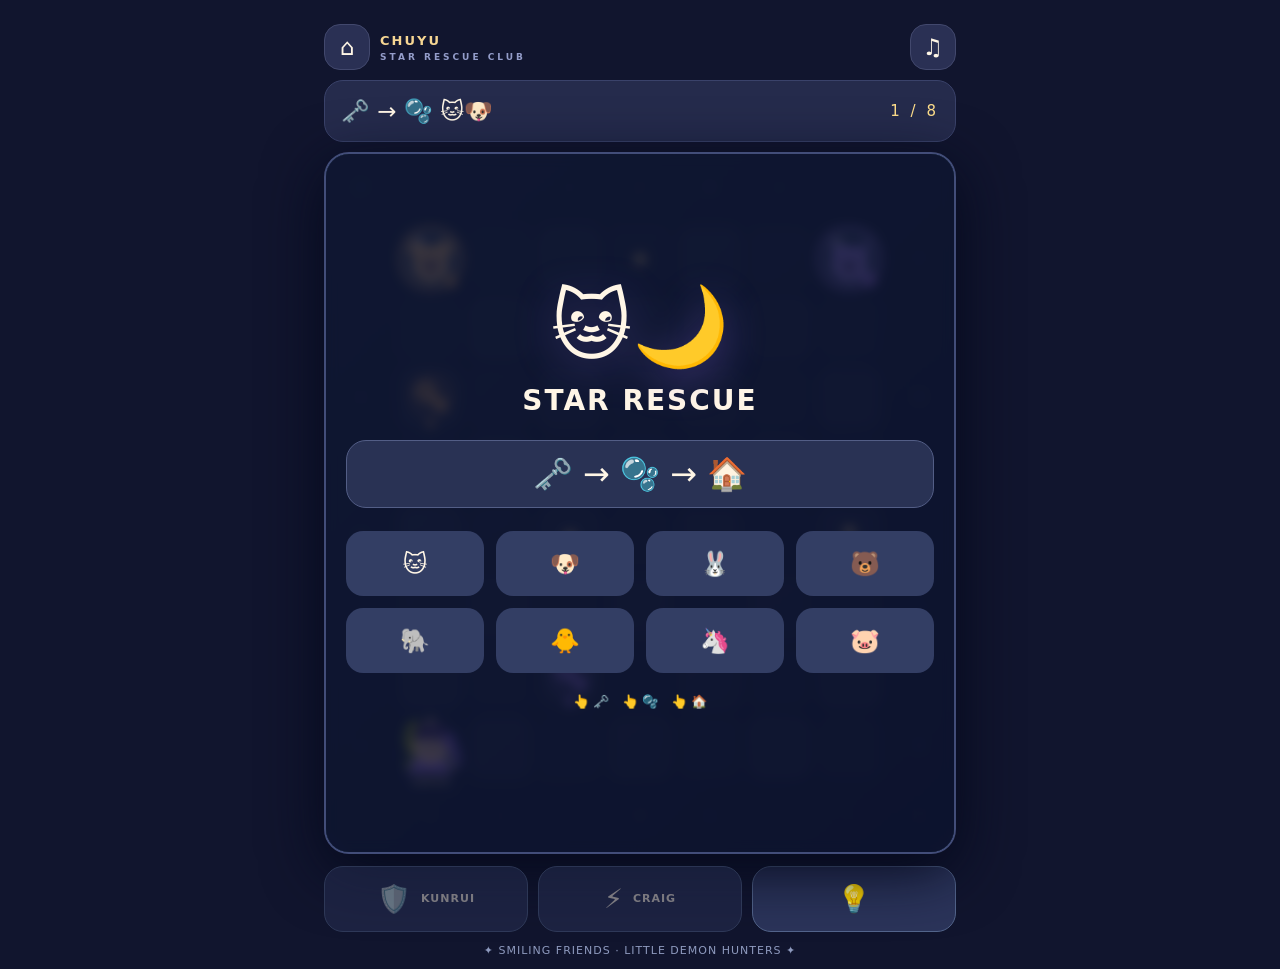
==== star-rescue/index.html @ c448eceb "Add CHUYU Star Rescue: eight easy goal-driven rescue adventures" ====
<!doctype html><html lang="zh"><meta charset="utf-8"><meta name="viewport" content="width=device-width,initial-scale=1,viewport-fit=cover"><meta name="theme-color" content="#171b3b"><title>CHUYU · Star Rescue</title><style>
*{box-sizing:border-box}body{margin:0;background:#11152e;color:#fff6e6;font-family:ui-rounded,system-ui,sans-serif;overscroll-behavior:none}button{font:inherit;cursor:pointer;border:0;color:inherit;touch-action:manipulation}button:focus-visible{outline:4px solid #fff}#app{max-width:660px;margin:auto;padding:12px 14px max(12px,env(safe-area-inset-bottom))}header{display:flex;align-items:center;gap:10px;margin-bottom:10px}.brand{flex:1;font-weight:900;letter-spacing:2px;font-size:13px;color:#f6d693}.sub{display:block;color:#949dca;letter-spacing:3px;font-size:9px;margin-top:4px}.round{background:#2a3054;border:1px solid #42486d;border-radius:16px;width:46px;height:46px;font-size:23px}#quest{display:flex;align-items:center;justify-content:space-between;background:#252b4c;border:1px solid #3a426a;border-radius:19px;padding:10px 16px;margin-bottom:10px;font-size:23px;min-height:62px}#progress{font-size:15px;color:#ffdf8b;letter-spacing:3px}.board{position:relative;overflow:hidden;border-radius:25px;border:2px solid #424d79;box-shadow:0 16px 60px #05091c}canvas{display:block;width:100%;aspect-ratio:9/10;touch-action:none;background:#202b4d}#powers{display:flex;gap:10px;margin-top:12px}#powers button{flex:1;min-height:66px;border-radius:19px;background:#2b345a;border:1px solid #53658c;display:flex;align-items:center;justify-content:center;gap:10px;font-size:27px}#powers span{font-size:11px;font-weight:800;letter-spacing:1px}#powers button:disabled{opacity:.45}#overlay{position:absolute;inset:0;display:flex;align-items:center;justify-content:center;background:#0b102bcb;padding:20px;backdrop-filter:blur(6px)}#overlay.hidden{display:none}.card{width:100%;text-align:center}.card h1{font-size:28px;letter-spacing:2px;margin:12px 0 8px}.card p{color:#bdc8ef;font-size:13px}.hero{font-size:78px;filter:drop-shadow(0 10px 20px #9873fc55)}.sequence{font-size:32px;background:#293254;border:1px solid #535e86;border-radius:20px;padding:14px 5px;margin:23px 0}.play{background:#ffe59a;color:#282044;border-radius:24px;min-width:104px;min-height:68px;font-size:35px;box-shadow:0 5px 0 #bca767}.levels{display:grid;grid-template-columns:repeat(4,1fr);gap:12px;margin:20px 0}.level{height:65px;border-radius:17px;background:#333e64;font-size:24px}.level.done{background:#4a5374;border:2px solid #ffdc87}.tiny{font-size:11px;color:#8e9abe;text-align:center;margin:12px 0 0;letter-spacing:1px}#album{font-size:28px;letter-spacing:7px;margin:17px 0;min-height:40px}@media(min-height:850px){#app{padding-top:24px}}@media(max-height:720px) and (min-width:600px){#app{max-width:470px}canvas{aspect-ratio:9/9}#powers button{min-height:50px}}
</style><div id="app"><header><button class="round" id="home" aria-label="关卡地图">⌂</button><div class="brand">CHUYU<span class="sub">STAR RESCUE CLUB</span></div><button class="round" id="sound" aria-label="声音">♫</button></header><div id="quest"><span id="goal">🗝️ → 🫧 → 🏠</span><span id="progress"></span></div><div class="board"><canvas id="game" width="720" height="800" aria-label="点击钥匙、小动物或目的地移动"></canvas><div id="overlay"></div></div><div id="powers"><button id="mom" aria-label="妈妈护盾">🛡️ <span>KUNRUI</span></button><button id="dad" aria-label="爸爸清除小怪">⚡ <span>CRAIG</span></button><button id="hint" aria-label="指引下一步">💡</button></div><p class="tiny">✦ SMILING FRIENDS · LITTLE DEMON HUNTERS ✦</p></div>
<script>
'use strict';
const cv=document.getElementById('game'),ctx=cv.getContext('2d'),overlay=document.getElementById('overlay'),goal=document.getElementById('goal'),progress=document.getElementById('progress');
const W=9,H=10,S=80,colors=['#b58bff','#ffc36e','#fa9dca','#85e2bd','#87c9fc','#ffe488','#ff9b8b','#e8c4ff'],faces=['🐱','🐶','🐰','🐻','🐘','🐥','🦄','🐷'];
let saved={done:[]};try{let a=JSON.parse(localStorage.getItem('chuyu-star-rescue-v1'));if(a&&Array.isArray(a.done))saved.done=a.done.filter(n=>Number.isInteger(n)&&n>=0&&n<8)}catch(e){}
let level=0,tiles=[],friends=[],keys=[],stars=[],enemies=[],portals=[],player={x:1,y:8},trail=[],route=[],particles=[],inventory=[],active=false,won=false,clock=0,last=0,shield=0,momCD=0,dadCD=0,muted=false,audio,home={x:1,y:8},target=null,flash=0,stepTimer=0;
const layouts=[[],[[4,2],[4,3],[4,4],[4,6]],[[2,4],[3,4],[4,4],[6,4],[7,4]],[[3,2],[3,3],[3,4],[5,5],[5,6],[5,7]],[[2,3],[3,3],[5,3],[6,3],[4,5],[4,6]],[[2,2],[2,3],[2,5],[2,6],[6,3],[6,4],[6,6]],[[3,2],[4,2],[5,2],[3,6],[4,6],[5,6]],[[2,3],[3,3],[5,3],[6,3],[2,6],[3,6],[5,6],[6,6]]];
function tone(f=660){if(muted)return;try{audio??=new(window.AudioContext||window.webkitAudioContext)();audio.resume();let o=audio.createOscillator(),g=audio.createGain();o.type='sine';o.frequency.value=f;g.gain.setValueAtTime(.08,audio.currentTime);g.gain.exponentialRampToValueAtTime(.001,audio.currentTime+.2);o.connect(g);g.connect(audio.destination);o.start();o.stop(audio.currentTime+.21)}catch(e){}}
function save(){try{localStorage.setItem('chuyu-star-rescue-v1',JSON.stringify(saved))}catch(e){}}
function isWall(x,y){return x<1||y<1||x>7||y>8||tiles.some(p=>p[0]===x&&p[1]===y)}
function pathTo(tx,ty,from=player){let sx=Math.round(from.x),sy=Math.round(from.y),q=[[sx,sy,[]]],seen=new Set([sx+','+sy]);while(q.length){let[x,y,p]=q.shift();if(x===tx&&y===ty)return p;for(let[dx,dy]of[[0,-1],[1,0],[0,1],[-1,0]]){let nx=x+dx,ny=y+dy,k=nx+','+ny;if(!isWall(nx,ny)&&!seen.has(k)){seen.add(k);q.push([nx,ny,p.concat([{x:nx,y:ny}])])}}}return null}
function burst(x,y,c){for(let i=0;i<16;i++)particles.push({x:x*S+40,y:y*S+40,vx:(Math.random()-.5)*180,vy:(Math.random()-.5)*180,life:1,c})}
function start(n){level=n;tiles=layouts[n];player={x:1,y:8};home={x:1,y:8};route=[];trail=[];particles=[];inventory=[];won=false;active=true;shield=0;momCD=0;dadCD=0;target=null;clock=0;stepTimer=0;flash=0;
let spots=[[7,1],[1,1],[7,7]],ks=[[3,7],[1,3],[6,8]],count=n<2?2:3;
friends=spots.slice(0,count).map((p,i)=>({x:p[0],y:p[1],id:(n+i)%8,key:i,rescued:false}));keys=ks.slice(0,count).map((p,i)=>({x:p[0],y:p[1],id:i,taken:false}));stars=[[4,1],[7,5],[3,5]].filter(p=>!isWall(...p)).map(p=>({x:p[0],y:p[1],taken:false}));
enemies=n===0?[]:[{x:5,y:4,baseX:5,baseY:4,phase:0,stun:0}];if(n>4)enemies.push({x:4,y:7,baseX:4,baseY:7,phase:2,stun:0});portals=n>=3?[{x:1,y:5},{x:7,y:3}]:[];overlay.classList.add('hidden');updateHUD()}
function updateHUD(){let rescued=friends.filter(f=>f.rescued).length;goal.innerHTML=rescued===friends.length?'🏠 ← '+friends.map(f=>faces[f.id]).join(''):'🗝️ → 🫧 '+friends.map(f=>f.rescued?'💖':faces[f.id]).join('');progress.textContent=(level+1)+' / 8';document.getElementById('mom').disabled=!active||momCD>0;document.getElementById('dad').disabled=!active||dadCD>0}
function collect(){for(let k of keys)if(!k.taken&&player.x===k.x&&player.y===k.y){k.taken=true;inventory.push(k.id);burst(k.x,k.y,colors[k.id]);tone(780)}for(let f of friends)if(!f.rescued&&player.x===f.x&&player.y===f.y){if(inventory.includes(f.key)){f.rescued=true;burst(f.x,f.y,colors[f.id]);tone(1000)}else{target=keys.find(k=>k.id===f.key);flash=2;tone(260)}}for(let s of stars)if(!s.taken&&s.x===player.x&&s.y===player.y){s.taken=true;burst(s.x,s.y,'#ffe488');tone(1200)}if(friends.every(f=>f.rescued)&&player.x===home.x&&player.y===home.y)win();updateHUD()}
function win(){if(won)return;won=true;active=false;if(!saved.done.includes(level))saved.done.push(level);save();tone(1320);overlay.classList.remove('hidden');overlay.innerHTML='<div class="card"><div class="hero">🏡</div><h1>CHUYU ✨</h1><div id="album">'+friends.map(f=>faces[f.id]).join('')+'</div><div class="sequence">'+stars.map(s=>s.taken?'⭐':'☆').join(' ')+'</div><button class="play" id="next" aria-label="下一关">'+(level===7?'🏆':'▶')+'</button></div>';document.getElementById('next').onclick=()=>level===7?map():start(level+1)}
function map(){active=false;route=[];overlay.classList.remove('hidden');overlay.innerHTML='<div class="card"><div class="hero">🐱🌙</div><h1>STAR RESCUE</h1><div class="sequence">🗝️ → 🫧 → 🏠</div><div class="levels">'+faces.map((f,i)=>'<button class="level '+(saved.done.includes(i)?'done':'')+'" data-level="'+i+'" aria-label="第'+(i+1)+'关">'+f+(saved.done.includes(i)?' ✦':'')+'</button>').join('')+'</div><p>👆 🗝️　👆 🫧　👆 🏠</p></div>';overlay.querySelectorAll('[data-level]').forEach(b=>b.onclick=()=>start(+b.dataset.level));updateHUD()}
function choose(x,y){if(!active)return;tone(430);let tx=Math.max(1,Math.min(7,Math.floor(x/S))),ty=Math.max(1,Math.min(8,Math.floor(y/S)));let p=pathTo(tx,ty);if(p!==null){route=p;target={x:tx,y:ty};flash=1;collect()}else{burst(tx,ty,'#aebadd')}}
cv.addEventListener('pointerdown',e=>{let r=cv.getBoundingClientRect();choose((e.clientX-r.left)*720/r.width,(e.clientY-r.top)*800/r.height)});
document.getElementById('home').onclick=map;document.getElementById('sound').onclick=()=>{muted=!muted;document.getElementById('sound').textContent=muted?'🔇':'♫';tone()};
document.getElementById('mom').onclick=()=>{if(!active||momCD>0)return;shield=12;momCD=16;tone(900);burst(player.x,player.y,'#8bf5ed');updateHUD()};document.getElementById('dad').onclick=()=>{if(!active||dadCD>0)return;enemies.forEach(e=>{e.stun=12;burst(e.x,e.y,'#ffe488')});dadCD=15;tone(180);updateHUD()};
function nextGoal(){return keys.find(k=>!k.taken)||friends.find(f=>!f.rescued)||home}
document.getElementById('hint').onclick=()=>{if(!active)return;target=nextGoal();flash=6;route=pathTo(target.x,target.y)||[];tone(600)};
window.addEventListener('keydown',e=>{let d={ArrowUp:[0,-1],ArrowDown:[0,1],ArrowLeft:[-1,0],ArrowRight:[1,0]}[e.key];if(d&&active){e.preventDefault();let x=player.x+d[0],y=player.y+d[1];if(!isWall(x,y))route=[{x,y}]}});
function circle(x,y,r,c){ctx.beginPath();ctx.arc(x,y,r,0,Math.PI*2);ctx.fillStyle=c;ctx.fill()}
function line(x1,y1,x2,y2,c,w=3){ctx.beginPath();ctx.moveTo(x1,y1);ctx.lineTo(x2,y2);ctx.strokeStyle=c;ctx.lineWidth=w;ctx.stroke()}
function text(s,x,y,size=28,c='#fff'){ctx.font='bold '+size+'px system-ui';ctx.textAlign='center';ctx.textBaseline='middle';ctx.fillStyle=c;ctx.fillText(s,x,y)}
function critter(x,y,id,scale=1){ctx.save();ctx.translate(x,y);ctx.scale(scale,scale);let c=colors[id%8];circle(0,5,25,c);if(id%3===0){ctx.fillStyle=c;ctx.beginPath();ctx.moveTo(-24,-4);ctx.lineTo(-23,-30);ctx.lineTo(-4,-15);ctx.lineTo(15,-16);ctx.lineTo(25,-30);ctx.lineTo(25,3);ctx.fill()}else{circle(-19,-16,12,c);circle(19,-16,12,c)}circle(-8,0,4,'#25223e');circle(8,0,4,'#25223e');circle(-7,-1,1.4,'#fff');circle(9,-1,1.4,'#fff');ctx.beginPath();ctx.arc(0,7,10,0,Math.PI);ctx.fillStyle='#352743';ctx.fill();circle(-18,9,4,'#fff5');circle(18,9,4,'#fff5');text(id===0?'☾':'✦',0,25,13,'#fff1a1');ctx.restore()}
function draw(){ctx.clearRect(0,0,720,800);let bg=ctx.createLinearGradient(0,0,720,800);bg.addColorStop(0,['#24364c','#343052','#27444b','#343058'][level%4]);bg.addColorStop(1,'#18253b');ctx.fillStyle=bg;ctx.fillRect(0,0,720,800);
for(let y=0;y<H;y++)for(let x=0;x<W;x++){if(!isWall(x,y)){ctx.fillStyle=(x+y)%2?'#ffffff06':'#ffffff0c';ctx.beginPath();ctx.roundRect(x*S+3,y*S+3,74,74,18);ctx.fill()}else if(x>0&&x<8&&y>0&&y<9){circle(x*S+40,y*S+45,30,'#101c34');circle(x*S+40,y*S+31,27,'#436765');circle(x*S+32,y*S+24,15,'#568079');text('✧',x*S+46,y*S+25,18,'#93b8a0')}else{let t=(x*7+y*13)%5;text(t===0?'✦':t===1?'·':'✧',x*S+40,y*S+40,t===0?17:12,'#91a7c144')}}
text('🏡',home.x*S+40,home.y*S+40,53);if(friends.every(f=>f.rescued)&&active){circle(home.x*S+40,home.y*S+40,36+Math.sin(clock*4)*4,'#ffea9930');text('⬇',home.x*S+40,home.y*S-1,30,'#ffe59a')}
portals.forEach((p,i)=>{circle(p.x*S+40,p.y*S+40,27+Math.sin(clock*3)*3,'#7b72d844');text('🌀',p.x*S+40,p.y*S+40,36);text(i?'B':'A',p.x*S+40,p.y*S+69,12,'#b9afff')});
if(route.length){ctx.setLineDash([3,13]);ctx.beginPath();ctx.moveTo(player.x*S+40,player.y*S+40);route.forEach(p=>ctx.lineTo(p.x*S+40,p.y*S+40));ctx.strokeStyle='#fff0a078';ctx.lineWidth=5;ctx.stroke();ctx.setLineDash([])}
for(let s of stars)if(!s.taken)text('✦',s.x*S+40,s.y*S+40+Math.sin(clock*3+s.x)*4,31,'#ffdf88');
for(let k of keys)if(!k.taken){let x=k.x*S+40,y=k.y*S+40+Math.sin(clock*3)*4;circle(x,y,28,colors[k.id]+'25');circle(x-6,y-6,11,colors[k.id]);circle(x-6,y-6,5,'#25394e');line(x+1,y+1,x+16,y+17,colors[k.id],7);line(x+10,y+11,x+17,y+4,colors[k.id],6);text(['●','▲','♥'][k.id],x,y+30,13,colors[k.id])}
for(let f of friends)if(!f.rescued){let x=f.x*S+40,y=f.y*S+40;critter(x,y+Math.sin(clock*2)*3,f.id,.83);circle(x,y,35,'#9cdcf523');ctx.strokeStyle=colors[f.key];ctx.lineWidth=3;ctx.beginPath();ctx.arc(x,y,35,0,Math.PI*2);ctx.stroke();text(inventory.includes(f.key)?'🔓':['●','▲','♥'][f.key],x+23,y+24,21,colors[f.key]);circle(x-13,y-20,5,'#ffffff88')}
for(let e of enemies){let x=e.x*S+40,y=e.y*S+40;circle(x,y+5,25,e.stun?'#57738b':'#694776');text(e.stun?'💤':'👾',x,y,35)}
let rescued=friends.filter(f=>f.rescued);rescued.forEach((f,i)=>{let p=trail[Math.max(0,trail.length-2-i)]||home;critter(p.x*S+40+(i%2?12:-12),p.y*S+42,f.id,.6)});
let px=player.x*S+40,py=player.y*S+40;circle(px,py+23,23,'#0004');if(shield>0){circle(px,py,38,'#85f5ee28');ctx.strokeStyle='#95f9f3';ctx.lineWidth=3;ctx.beginPath();ctx.arc(px,py,38,0,Math.PI*2);ctx.stroke()}ctx.fillStyle='#ab85f8';ctx.beginPath();ctx.moveTo(px-15,py+5);ctx.lineTo(px-27,py+30);ctx.lineTo(px+24,py+30);ctx.lineTo(px+14,py+3);ctx.fill();circle(px,py-1,20,'#ffdab7');ctx.fillStyle='#513f70';ctx.beginPath();ctx.arc(px,py-9,22,Math.PI,Math.PI*2);ctx.fill();circle(px+21,py-8,8,'#8d6dda');circle(px+27,py+5,7,'#8d6dda');circle(px+29,py+17,6,'#8d6dda');circle(px-7,py,2.5,'#30273e');circle(px+7,py,2.5,'#30273e');text('⌣',px,py+8,16,'#88515b');text('✦',px,py-27,20,'#ffe690');text('CHUYU',px,py+40,11,'#fff0cd');
if(active&&target&&flash>0){let x=target.x*S+40,y=target.y*S+40;ctx.strokeStyle='#ffeaa4';ctx.lineWidth=4;ctx.beginPath();ctx.arc(x,y,34+Math.sin(clock*6)*6,0,Math.PI*2);ctx.stroke();text('👇',x,y-48,30)}
for(let p of particles){ctx.globalAlpha=Math.max(0,p.life);text('✦',p.x,p.y,18,p.c)}ctx.globalAlpha=1;
if(inventory.length)inventory.forEach((k,i)=>text(['●','▲','♥'][k],270+i*50,37,24,colors[k]));}
function tick(dt){clock+=dt;particles=particles.filter(p=>p.life>0);particles.forEach(p=>{p.life-=dt;p.x+=p.vx*dt;p.y+=p.vy*dt});if(!active)return;shield=Math.max(0,shield-dt);momCD=Math.max(0,momCD-dt);dadCD=Math.max(0,dadCD-dt);flash=Math.max(0,flash-dt);stepTimer+=dt;
if(route.length&&stepTimer>.19){stepTimer=0;trail.push({...player});if(trail.length>12)trail.shift();player=route.shift();collect();if(active&&route.length===0){let p=portals.find(p=>p.x===player.x&&p.y===player.y);if(p){let other=portals.find(q=>q!==p);player={...other};burst(player.x,player.y,'#c3b5ff');tone(750);collect()}}}
for(let e of enemies){e.stun=Math.max(0,e.stun-dt);if(!e.stun){e.phase+=dt*.65;let nx=e.baseX+Math.sin(e.phase)*.65;if(!isWall(Math.round(nx),Math.round(e.baseY)))e.x=nx;if(Math.hypot(e.x-player.x,e.y-player.y)<.55&&shield<=0){shield=4;e.stun=3;burst(player.x,player.y,'#ffb6e7');tone(240)}}}updateHUD()}
function frame(t){let dt=Math.min((t-last)/1000,.05);last=t;tick(dt);draw();requestAnimationFrame(frame)}
start(0);map();requestAnimationFrame(frame);
</script></html>
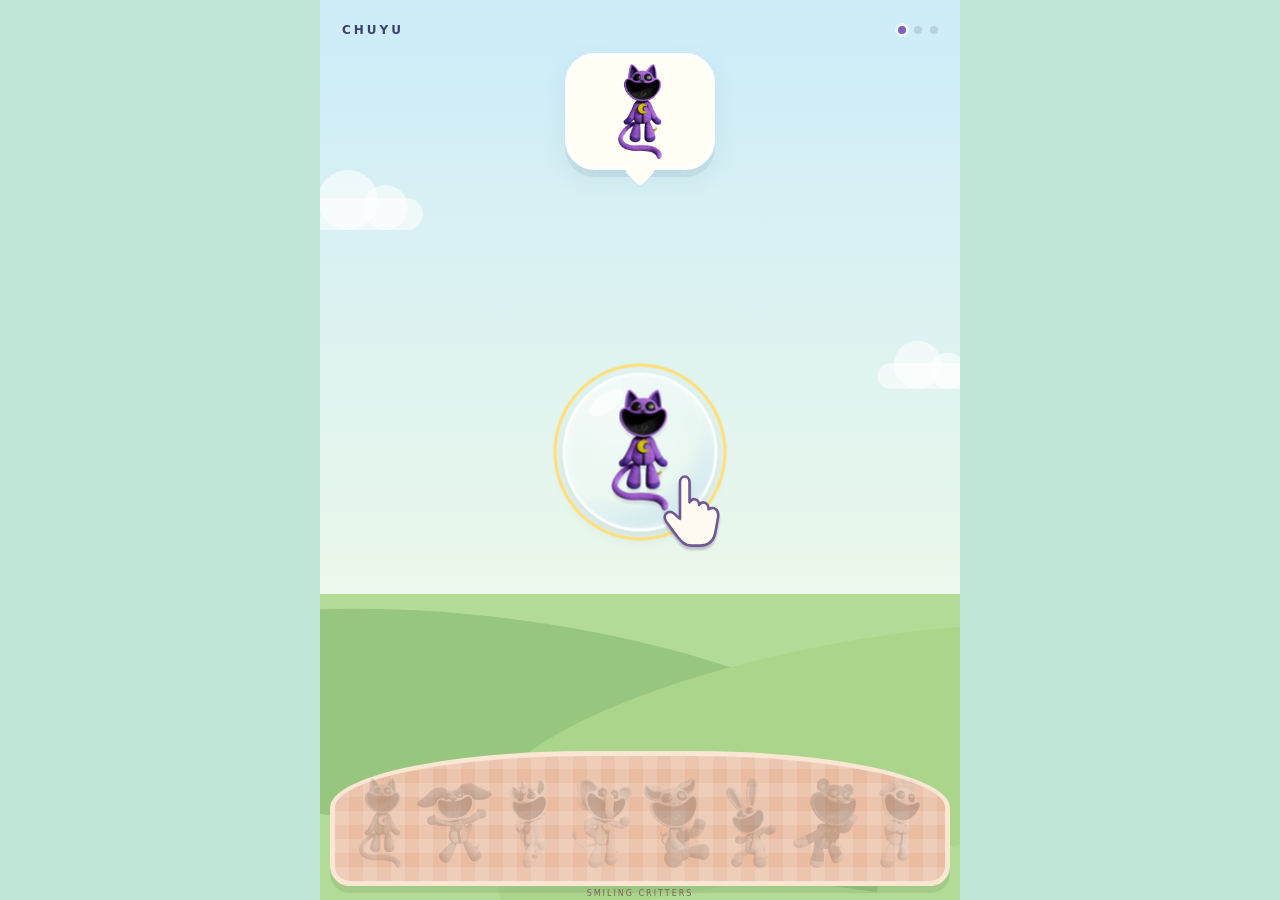
==== commit fe4e95d1: "Rebuild with real Smiling Critters, one-tap rescue and explicit guided interaction" ====
--- a/star-rescue/index.html
+++ b/star-rescue/index.html
@@ -1,54 +1,31 @@
-<!doctype html><html lang="zh"><meta charset="utf-8"><meta name="viewport" content="width=device-width,initial-scale=1,viewport-fit=cover"><meta name="theme-color" content="#171b3b"><title>CHUYU · Star Rescue</title><style>
-*{box-sizing:border-box}body{margin:0;background:#11152e;color:#fff6e6;font-family:ui-rounded,system-ui,sans-serif;overscroll-behavior:none}button{font:inherit;cursor:pointer;border:0;color:inherit;touch-action:manipulation}button:focus-visible{outline:4px solid #fff}#app{max-width:660px;margin:auto;padding:12px 14px max(12px,env(safe-area-inset-bottom))}header{display:flex;align-items:center;gap:10px;margin-bottom:10px}.brand{flex:1;font-weight:900;letter-spacing:2px;font-size:13px;color:#f6d693}.sub{display:block;color:#949dca;letter-spacing:3px;font-size:9px;margin-top:4px}.round{background:#2a3054;border:1px solid #42486d;border-radius:16px;width:46px;height:46px;font-size:23px}#quest{display:flex;align-items:center;justify-content:space-between;background:#252b4c;border:1px solid #3a426a;border-radius:19px;padding:10px 16px;margin-bottom:10px;font-size:23px;min-height:62px}#progress{font-size:15px;color:#ffdf8b;letter-spacing:3px}.board{position:relative;overflow:hidden;border-radius:25px;border:2px solid #424d79;box-shadow:0 16px 60px #05091c}canvas{display:block;width:100%;aspect-ratio:9/10;touch-action:none;background:#202b4d}#powers{display:flex;gap:10px;margin-top:12px}#powers button{flex:1;min-height:66px;border-radius:19px;background:#2b345a;border:1px solid #53658c;display:flex;align-items:center;justify-content:center;gap:10px;font-size:27px}#powers span{font-size:11px;font-weight:800;letter-spacing:1px}#powers button:disabled{opacity:.45}#overlay{position:absolute;inset:0;display:flex;align-items:center;justify-content:center;background:#0b102bcb;padding:20px;backdrop-filter:blur(6px)}#overlay.hidden{display:none}.card{width:100%;text-align:center}.card h1{font-size:28px;letter-spacing:2px;margin:12px 0 8px}.card p{color:#bdc8ef;font-size:13px}.hero{font-size:78px;filter:drop-shadow(0 10px 20px #9873fc55)}.sequence{font-size:32px;background:#293254;border:1px solid #535e86;border-radius:20px;padding:14px 5px;margin:23px 0}.play{background:#ffe59a;color:#282044;border-radius:24px;min-width:104px;min-height:68px;font-size:35px;box-shadow:0 5px 0 #bca767}.levels{display:grid;grid-template-columns:repeat(4,1fr);gap:12px;margin:20px 0}.level{height:65px;border-radius:17px;background:#333e64;font-size:24px}.level.done{background:#4a5374;border:2px solid #ffdc87}.tiny{font-size:11px;color:#8e9abe;text-align:center;margin:12px 0 0;letter-spacing:1px}#album{font-size:28px;letter-spacing:7px;margin:17px 0;min-height:40px}@media(min-height:850px){#app{padding-top:24px}}@media(max-height:720px) and (min-width:600px){#app{max-width:470px}canvas{aspect-ratio:9/9}#powers button{min-height:50px}}
-</style><div id="app"><header><button class="round" id="home" aria-label="关卡地图">⌂</button><div class="brand">CHUYU<span class="sub">STAR RESCUE CLUB</span></div><button class="round" id="sound" aria-label="声音">♫</button></header><div id="quest"><span id="goal">🗝️ → 🫧 → 🏠</span><span id="progress"></span></div><div class="board"><canvas id="game" width="720" height="800" aria-label="点击钥匙、小动物或目的地移动"></canvas><div id="overlay"></div></div><div id="powers"><button id="mom" aria-label="妈妈护盾">🛡️ <span>KUNRUI</span></button><button id="dad" aria-label="爸爸清除小怪">⚡ <span>CRAIG</span></button><button id="hint" aria-label="指引下一步">💡</button></div><p class="tiny">✦ SMILING FRIENDS · LITTLE DEMON HUNTERS ✦</p></div>
-<script>
+<!doctype html><html lang="zh-CN"><head><meta charset="utf-8"><meta name="viewport" content="width=device-width,initial-scale=1,viewport-fit=cover"><meta name="theme-color" content="#b9e6d3"><title>CHUYU · Smiling Critters</title><style>
+*{box-sizing:border-box;-webkit-tap-highlight-color:transparent}body{margin:0;background:#c1e7d7;font-family:ui-rounded,system-ui,sans-serif;color:#383157;overflow:hidden;overscroll-behavior:none}button{font:inherit;touch-action:manipulation;cursor:pointer}button:focus-visible{outline:5px solid #714fa2;outline-offset:4px}#app{position:relative;max-width:640px;height:100svh;max-height:1000px;margin:auto;overflow:hidden;background:linear-gradient(#ccecf9,#ebf8ea 66%,#b2dc95 66%);isolation:isolate;transition:background 1s}#app[data-scene="1"]{background:linear-gradient(#302f66,#817ca7 66%,#66678e 66%)}#app[data-scene="2"]{background:linear-gradient(#ffe0c8,#fff2d9 66%,#bfdaa1 66%)}header{height:44px;padding:16px 22px 0;display:flex;align-items:center;justify-content:space-between;position:relative;z-index:4}.name{font-size:12px;letter-spacing:3px;font-weight:900;color:#3a416d}.dots{display:flex;gap:8px}.dot{width:8px;height:8px;border-radius:100%;background:#53577f30}.dot.on{background:#8162bb;box-shadow:0 0 0 3px #fff8}#mission{height:135px;position:relative;display:flex;align-items:center;justify-content:center;z-index:4;pointer-events:none}.target-card{width:150px;height:117px;background:#fffdf4;border:4px solid white;border-radius:30px;box-shadow:0 7px 0 #729baa26,0 8px 24px #45607717;position:relative;display:flex;align-items:center;justify-content:center}.target-card:after{content:'';position:absolute;bottom:-16px;left:60px;width:22px;height:22px;background:#fffdf4;transform:rotate(45deg);border-radius:4px}.target-card img{height:96px;max-width:126px;object-fit:contain;position:relative;z-index:1}#board{position:absolute;top:190px;bottom:165px;left:15px;right:15px;z-index:3}#board .bubble{position:absolute;width:clamp(104px,26vw,155px);aspect-ratio:1;border:3px solid #ffffffd9;border-radius:50%;padding:14px;background:radial-gradient(circle at 35% 26%,#fff9,#fff3 55%,#a4caef55 75%,#fff9);box-shadow:inset 0 0 18px #fff8,0 7px 13px #38587c20;transform:translate(-50%,-50%);transition:opacity .3s;animation:float 4s ease-in-out infinite;will-change:transform}#board .bubble:before{content:'';position:absolute;left:14%;top:12%;width:27%;height:12%;background:#fff9;border-radius:50%;transform:rotate(-35deg)}.bubble img{width:100%;height:100%;object-fit:contain;filter:drop-shadow(0 4px 0 #2b244314);pointer-events:none;user-select:none}.bubble.guided{border-color:#fff9b8;box-shadow:0 0 0 7px #fffac480,0 0 35px #ffe8a8,inset 0 0 16px #fff8}.bubble.guided:after{content:'';position:absolute;inset:-12px;border:3px solid #ffdd77;border-radius:100%;animation:ring 1.5s infinite}.bubble.pop{animation:pop .35s forwards!important;pointer-events:none}.bubble.wrong{animation:wobble .35s!important}#hand{position:absolute;width:62px;height:78px;z-index:8;pointer-events:none;filter:drop-shadow(0 3px 1px #39295540);animation:tap 1.25s ease-in-out infinite;display:none}#hand svg{width:100%;height:100%}.hill{position:absolute;bottom:60px;width:120%;height:220px;left:-30%;border-radius:50% 50% 0 0;background:#97c77e;z-index:0;transform:rotate(8deg)}.hill.two{left:25%;bottom:40px;background:#acd58c;transform:rotate(-10deg)}.cloud{position:absolute;background:#fff9;border-radius:70px;width:125px;height:32px;top:22%;left:-22px;z-index:0}.cloud:before,.cloud:after{content:'';position:absolute;background:inherit;border-radius:50%;width:60px;height:60px;bottom:0;left:20px}.cloud:after{width:45px;height:45px;left:65px}.cloud.two{left:auto;right:-30px;top:40%;transform:scale(.8)}#picnic{position:absolute;bottom:14px;left:10px;right:10px;height:135px;z-index:2;border-radius:42% 42% 20px 20px;background:repeating-linear-gradient(0deg,#fff2 0 14px,transparent 14px 28px),repeating-linear-gradient(90deg,#fff2 0 14px,transparent 14px 28px),#e9bca2;box-shadow:0 7px 0 #77996144;border:5px solid #f9e7d4;display:grid;grid-template-columns:repeat(8,1fr);align-items:end;padding:13px 8px}.friend{width:100%;height:90px;object-fit:contain;filter:grayscale(1);opacity:.17;transition:opacity .5s,filter .5s}.friend.saved{filter:none;opacity:1;animation:arrive .7s ease-out}.friend.dance{animation:dance .8s ease-in-out infinite alternate}#flying{position:absolute;z-index:12;pointer-events:none;width:125px;height:125px;object-fit:contain;display:none;filter:drop-shadow(0 8px 7px #0002)}#celebration{position:absolute;inset:0;background:#dcedebd9;backdrop-filter:blur(6px);z-index:20;display:none;align-items:center;justify-content:center;flex-direction:column}#celebration.show{display:flex}#party{display:grid;grid-template-columns:repeat(4,1fr);width:94%;gap:8px;margin-bottom:35px}#party img{width:100%;height:140px;object-fit:contain;animation:dance .8s ease-in-out infinite alternate}#again{height:86px;width:140px;border-radius:35px;border:5px solid white;background:#9871d7;box-shadow:0 7px 0 #7051a4;display:grid;place-items:center}#again svg{width:44px;height:44px;fill:white}#confetti{position:absolute;inset:0;pointer-events:none;z-index:22}.spark{position:absolute;width:9px;height:17px;border-radius:3px;animation:fall 1.3s ease-out forwards}.brand{position:absolute;bottom:2px;width:100%;font-size:8px;text-align:center;letter-spacing:2px;color:#786459;z-index:3}#app[data-scene="1"] .name{color:#f6eac8}#app[data-scene="1"] .hill{background:#667979}#app[data-scene="1"] .hill.two{background:#809892}
+@keyframes float{0%,100%{transform:translate(-50%,-50%) translateY(-6px) rotate(-3deg)}50%{transform:translate(-50%,-50%) translateY(6px) rotate(3deg)}}@keyframes ring{0%{transform:scale(.94);opacity:.8}100%{transform:scale(1.12);opacity:0}}@keyframes tap{0%,100%{transform:translate(0,0) rotate(-18deg)}50%{transform:translate(-8px,-12px) rotate(-18deg)}}@keyframes pop{50%{transform:translate(-50%,-50%) scale(1.18);opacity:.8}100%{transform:translate(-50%,-50%) scale(.6);opacity:0}}@keyframes wobble{25%{transform:translate(-54%,-50%) rotate(-5deg)}75%{transform:translate(-46%,-50%) rotate(5deg)}}@keyframes arrive{0%{transform:scale(.4)}65%{transform:scale(1.25)}100%{transform:scale(1)}}@keyframes dance{from{transform:translateY(0) rotate(-5deg)}to{transform:translateY(-14px) rotate(5deg)}}@keyframes fall{from{transform:translate(0,0) rotate(0);opacity:1}to{transform:translate(var(--dx),190px) rotate(320deg);opacity:0}}
+@media(max-height:690px){header{height:32px;padding-top:8px}#mission{height:109px}.target-card{height:92px;width:124px}.target-card img{height:76px}.target-card:after{left:48px}#board{top:152px;bottom:125px}#picnic{height:104px}.friend{height:66px}#board .bubble{width:clamp(98px,24vw,132px)}}@media(prefers-reduced-motion:reduce){#board .bubble,#hand,.friend.dance,#party img{animation:none}}
+</style></head><body><main id="app" data-scene="0"><header><span class="name">CHUYU</span><div class="dots" aria-label="三轮游戏"><i class="dot on"></i><i class="dot"></i><i class="dot"></i></div></header><div class="cloud"></div><div class="cloud two"></div><div class="hill"></div><div class="hill two"></div><section id="mission" aria-label="找到这个角色"><div class="target-card"><img id="target" alt="CatNap"></div></section><section id="board" aria-label="点击和上方相同的 Smiling Critter"></section><div id="hand"><svg viewBox="0 0 70 90" aria-hidden="true"><path d="M20 43V12C20 3 31 3 31 12V35C35 28 42 32 42 38C46 32 53 36 53 43C60 39 65 44 64 52L61 69C59 80 52 85 43 85H33C24 85 20 78 15 72L4 57C-1 49 7 43 13 48L20 54Z" fill="#fffaf0" stroke="#705893" stroke-width="3" stroke-linejoin="round"/></svg></div><div id="picnic" aria-label="已救出的朋友"></div><span class="brand">SMILING CRITTERS</span><img id="flying" alt=""><div id="celebration"><div id="party"></div><button id="again" aria-label="继续玩"><svg viewBox="0 0 48 48"><path d="M13 6L40 24 13 42Z"/></svg></button></div><div id="confetti"></div></main><script>
 'use strict';
-const cv=document.getElementById('game'),ctx=cv.getContext('2d'),overlay=document.getElementById('overlay'),goal=document.getElementById('goal'),progress=document.getElementById('progress');
-const W=9,H=10,S=80,colors=['#b58bff','#ffc36e','#fa9dca','#85e2bd','#87c9fc','#ffe488','#ff9b8b','#e8c4ff'],faces=['🐱','🐶','🐰','🐻','🐘','🐥','🦄','🐷'];
-let saved={done:[]};try{let a=JSON.parse(localStorage.getItem('chuyu-star-rescue-v1'));if(a&&Array.isArray(a.done))saved.done=a.done.filter(n=>Number.isInteger(n)&&n>=0&&n<8)}catch(e){}
-let level=0,tiles=[],friends=[],keys=[],stars=[],enemies=[],portals=[],player={x:1,y:8},trail=[],route=[],particles=[],inventory=[],active=false,won=false,clock=0,last=0,shield=0,momCD=0,dadCD=0,muted=false,audio,home={x:1,y:8},target=null,flash=0,stepTimer=0;
-const layouts=[[],[[4,2],[4,3],[4,4],[4,6]],[[2,4],[3,4],[4,4],[6,4],[7,4]],[[3,2],[3,3],[3,4],[5,5],[5,6],[5,7]],[[2,3],[3,3],[5,3],[6,3],[4,5],[4,6]],[[2,2],[2,3],[2,5],[2,6],[6,3],[6,4],[6,6]],[[3,2],[4,2],[5,2],[3,6],[4,6],[5,6]],[[2,3],[3,3],[5,3],[6,3],[2,6],[3,6],[5,6],[6,6]]];
-function tone(f=660){if(muted)return;try{audio??=new(window.AudioContext||window.webkitAudioContext)();audio.resume();let o=audio.createOscillator(),g=audio.createGain();o.type='sine';o.frequency.value=f;g.gain.setValueAtTime(.08,audio.currentTime);g.gain.exponentialRampToValueAtTime(.001,audio.currentTime+.2);o.connect(g);g.connect(audio.destination);o.start();o.stop(audio.currentTime+.21)}catch(e){}}
-function save(){try{localStorage.setItem('chuyu-star-rescue-v1',JSON.stringify(saved))}catch(e){}}
-function isWall(x,y){return x<1||y<1||x>7||y>8||tiles.some(p=>p[0]===x&&p[1]===y)}
-function pathTo(tx,ty,from=player){let sx=Math.round(from.x),sy=Math.round(from.y),q=[[sx,sy,[]]],seen=new Set([sx+','+sy]);while(q.length){let[x,y,p]=q.shift();if(x===tx&&y===ty)return p;for(let[dx,dy]of[[0,-1],[1,0],[0,1],[-1,0]]){let nx=x+dx,ny=y+dy,k=nx+','+ny;if(!isWall(nx,ny)&&!seen.has(k)){seen.add(k);q.push([nx,ny,p.concat([{x:nx,y:ny}])])}}}return null}
-function burst(x,y,c){for(let i=0;i<16;i++)particles.push({x:x*S+40,y:y*S+40,vx:(Math.random()-.5)*180,vy:(Math.random()-.5)*180,life:1,c})}
-function start(n){level=n;tiles=layouts[n];player={x:1,y:8};home={x:1,y:8};route=[];trail=[];particles=[];inventory=[];won=false;active=true;shield=0;momCD=0;dadCD=0;target=null;clock=0;stepTimer=0;flash=0;
-let spots=[[7,1],[1,1],[7,7]],ks=[[3,7],[1,3],[6,8]],count=n<2?2:3;
-friends=spots.slice(0,count).map((p,i)=>({x:p[0],y:p[1],id:(n+i)%8,key:i,rescued:false}));keys=ks.slice(0,count).map((p,i)=>({x:p[0],y:p[1],id:i,taken:false}));stars=[[4,1],[7,5],[3,5]].filter(p=>!isWall(...p)).map(p=>({x:p[0],y:p[1],taken:false}));
-enemies=n===0?[]:[{x:5,y:4,baseX:5,baseY:4,phase:0,stun:0}];if(n>4)enemies.push({x:4,y:7,baseX:4,baseY:7,phase:2,stun:0});portals=n>=3?[{x:1,y:5},{x:7,y:3}]:[];overlay.classList.add('hidden');updateHUD()}
-function updateHUD(){let rescued=friends.filter(f=>f.rescued).length;goal.innerHTML=rescued===friends.length?'🏠 ← '+friends.map(f=>faces[f.id]).join(''):'🗝️ → 🫧 '+friends.map(f=>f.rescued?'💖':faces[f.id]).join('');progress.textContent=(level+1)+' / 8';document.getElementById('mom').disabled=!active||momCD>0;document.getElementById('dad').disabled=!active||dadCD>0}
-function collect(){for(let k of keys)if(!k.taken&&player.x===k.x&&player.y===k.y){k.taken=true;inventory.push(k.id);burst(k.x,k.y,colors[k.id]);tone(780)}for(let f of friends)if(!f.rescued&&player.x===f.x&&player.y===f.y){if(inventory.includes(f.key)){f.rescued=true;burst(f.x,f.y,colors[f.id]);tone(1000)}else{target=keys.find(k=>k.id===f.key);flash=2;tone(260)}}for(let s of stars)if(!s.taken&&s.x===player.x&&s.y===player.y){s.taken=true;burst(s.x,s.y,'#ffe488');tone(1200)}if(friends.every(f=>f.rescued)&&player.x===home.x&&player.y===home.y)win();updateHUD()}
-function win(){if(won)return;won=true;active=false;if(!saved.done.includes(level))saved.done.push(level);save();tone(1320);overlay.classList.remove('hidden');overlay.innerHTML='<div class="card"><div class="hero">🏡</div><h1>CHUYU ✨</h1><div id="album">'+friends.map(f=>faces[f.id]).join('')+'</div><div class="sequence">'+stars.map(s=>s.taken?'⭐':'☆').join(' ')+'</div><button class="play" id="next" aria-label="下一关">'+(level===7?'🏆':'▶')+'</button></div>';document.getElementById('next').onclick=()=>level===7?map():start(level+1)}
-function map(){active=false;route=[];overlay.classList.remove('hidden');overlay.innerHTML='<div class="card"><div class="hero">🐱🌙</div><h1>STAR RESCUE</h1><div class="sequence">🗝️ → 🫧 → 🏠</div><div class="levels">'+faces.map((f,i)=>'<button class="level '+(saved.done.includes(i)?'done':'')+'" data-level="'+i+'" aria-label="第'+(i+1)+'关">'+f+(saved.done.includes(i)?' ✦':'')+'</button>').join('')+'</div><p>👆 🗝️　👆 🫧　👆 🏠</p></div>';overlay.querySelectorAll('[data-level]').forEach(b=>b.onclick=()=>start(+b.dataset.level));updateHUD()}
-function choose(x,y){if(!active)return;tone(430);let tx=Math.max(1,Math.min(7,Math.floor(x/S))),ty=Math.max(1,Math.min(8,Math.floor(y/S)));let p=pathTo(tx,ty);if(p!==null){route=p;target={x:tx,y:ty};flash=1;collect()}else{burst(tx,ty,'#aebadd')}}
-cv.addEventListener('pointerdown',e=>{let r=cv.getBoundingClientRect();choose((e.clientX-r.left)*720/r.width,(e.clientY-r.top)*800/r.height)});
-document.getElementById('home').onclick=map;document.getElementById('sound').onclick=()=>{muted=!muted;document.getElementById('sound').textContent=muted?'🔇':'♫';tone()};
-document.getElementById('mom').onclick=()=>{if(!active||momCD>0)return;shield=12;momCD=16;tone(900);burst(player.x,player.y,'#8bf5ed');updateHUD()};document.getElementById('dad').onclick=()=>{if(!active||dadCD>0)return;enemies.forEach(e=>{e.stun=12;burst(e.x,e.y,'#ffe488')});dadCD=15;tone(180);updateHUD()};
-function nextGoal(){return keys.find(k=>!k.taken)||friends.find(f=>!f.rescued)||home}
-document.getElementById('hint').onclick=()=>{if(!active)return;target=nextGoal();flash=6;route=pathTo(target.x,target.y)||[];tone(600)};
-window.addEventListener('keydown',e=>{let d={ArrowUp:[0,-1],ArrowDown:[0,1],ArrowLeft:[-1,0],ArrowRight:[1,0]}[e.key];if(d&&active){e.preventDefault();let x=player.x+d[0],y=player.y+d[1];if(!isWall(x,y))route=[{x,y}]}});
-function circle(x,y,r,c){ctx.beginPath();ctx.arc(x,y,r,0,Math.PI*2);ctx.fillStyle=c;ctx.fill()}
-function line(x1,y1,x2,y2,c,w=3){ctx.beginPath();ctx.moveTo(x1,y1);ctx.lineTo(x2,y2);ctx.strokeStyle=c;ctx.lineWidth=w;ctx.stroke()}
-function text(s,x,y,size=28,c='#fff'){ctx.font='bold '+size+'px system-ui';ctx.textAlign='center';ctx.textBaseline='middle';ctx.fillStyle=c;ctx.fillText(s,x,y)}
-function critter(x,y,id,scale=1){ctx.save();ctx.translate(x,y);ctx.scale(scale,scale);let c=colors[id%8];circle(0,5,25,c);if(id%3===0){ctx.fillStyle=c;ctx.beginPath();ctx.moveTo(-24,-4);ctx.lineTo(-23,-30);ctx.lineTo(-4,-15);ctx.lineTo(15,-16);ctx.lineTo(25,-30);ctx.lineTo(25,3);ctx.fill()}else{circle(-19,-16,12,c);circle(19,-16,12,c)}circle(-8,0,4,'#25223e');circle(8,0,4,'#25223e');circle(-7,-1,1.4,'#fff');circle(9,-1,1.4,'#fff');ctx.beginPath();ctx.arc(0,7,10,0,Math.PI);ctx.fillStyle='#352743';ctx.fill();circle(-18,9,4,'#fff5');circle(18,9,4,'#fff5');text(id===0?'☾':'✦',0,25,13,'#fff1a1');ctx.restore()}
-function draw(){ctx.clearRect(0,0,720,800);let bg=ctx.createLinearGradient(0,0,720,800);bg.addColorStop(0,['#24364c','#343052','#27444b','#343058'][level%4]);bg.addColorStop(1,'#18253b');ctx.fillStyle=bg;ctx.fillRect(0,0,720,800);
-for(let y=0;y<H;y++)for(let x=0;x<W;x++){if(!isWall(x,y)){ctx.fillStyle=(x+y)%2?'#ffffff06':'#ffffff0c';ctx.beginPath();ctx.roundRect(x*S+3,y*S+3,74,74,18);ctx.fill()}else if(x>0&&x<8&&y>0&&y<9){circle(x*S+40,y*S+45,30,'#101c34');circle(x*S+40,y*S+31,27,'#436765');circle(x*S+32,y*S+24,15,'#568079');text('✧',x*S+46,y*S+25,18,'#93b8a0')}else{let t=(x*7+y*13)%5;text(t===0?'✦':t===1?'·':'✧',x*S+40,y*S+40,t===0?17:12,'#91a7c144')}}
-text('🏡',home.x*S+40,home.y*S+40,53);if(friends.every(f=>f.rescued)&&active){circle(home.x*S+40,home.y*S+40,36+Math.sin(clock*4)*4,'#ffea9930');text('⬇',home.x*S+40,home.y*S-1,30,'#ffe59a')}
-portals.forEach((p,i)=>{circle(p.x*S+40,p.y*S+40,27+Math.sin(clock*3)*3,'#7b72d844');text('🌀',p.x*S+40,p.y*S+40,36);text(i?'B':'A',p.x*S+40,p.y*S+69,12,'#b9afff')});
-if(route.length){ctx.setLineDash([3,13]);ctx.beginPath();ctx.moveTo(player.x*S+40,player.y*S+40);route.forEach(p=>ctx.lineTo(p.x*S+40,p.y*S+40));ctx.strokeStyle='#fff0a078';ctx.lineWidth=5;ctx.stroke();ctx.setLineDash([])}
-for(let s of stars)if(!s.taken)text('✦',s.x*S+40,s.y*S+40+Math.sin(clock*3+s.x)*4,31,'#ffdf88');
-for(let k of keys)if(!k.taken){let x=k.x*S+40,y=k.y*S+40+Math.sin(clock*3)*4;circle(x,y,28,colors[k.id]+'25');circle(x-6,y-6,11,colors[k.id]);circle(x-6,y-6,5,'#25394e');line(x+1,y+1,x+16,y+17,colors[k.id],7);line(x+10,y+11,x+17,y+4,colors[k.id],6);text(['●','▲','♥'][k.id],x,y+30,13,colors[k.id])}
-for(let f of friends)if(!f.rescued){let x=f.x*S+40,y=f.y*S+40;critter(x,y+Math.sin(clock*2)*3,f.id,.83);circle(x,y,35,'#9cdcf523');ctx.strokeStyle=colors[f.key];ctx.lineWidth=3;ctx.beginPath();ctx.arc(x,y,35,0,Math.PI*2);ctx.stroke();text(inventory.includes(f.key)?'🔓':['●','▲','♥'][f.key],x+23,y+24,21,colors[f.key]);circle(x-13,y-20,5,'#ffffff88')}
-for(let e of enemies){let x=e.x*S+40,y=e.y*S+40;circle(x,y+5,25,e.stun?'#57738b':'#694776');text(e.stun?'💤':'👾',x,y,35)}
-let rescued=friends.filter(f=>f.rescued);rescued.forEach((f,i)=>{let p=trail[Math.max(0,trail.length-2-i)]||home;critter(p.x*S+40+(i%2?12:-12),p.y*S+42,f.id,.6)});
-let px=player.x*S+40,py=player.y*S+40;circle(px,py+23,23,'#0004');if(shield>0){circle(px,py,38,'#85f5ee28');ctx.strokeStyle='#95f9f3';ctx.lineWidth=3;ctx.beginPath();ctx.arc(px,py,38,0,Math.PI*2);ctx.stroke()}ctx.fillStyle='#ab85f8';ctx.beginPath();ctx.moveTo(px-15,py+5);ctx.lineTo(px-27,py+30);ctx.lineTo(px+24,py+30);ctx.lineTo(px+14,py+3);ctx.fill();circle(px,py-1,20,'#ffdab7');ctx.fillStyle='#513f70';ctx.beginPath();ctx.arc(px,py-9,22,Math.PI,Math.PI*2);ctx.fill();circle(px+21,py-8,8,'#8d6dda');circle(px+27,py+5,7,'#8d6dda');circle(px+29,py+17,6,'#8d6dda');circle(px-7,py,2.5,'#30273e');circle(px+7,py,2.5,'#30273e');text('⌣',px,py+8,16,'#88515b');text('✦',px,py-27,20,'#ffe690');text('CHUYU',px,py+40,11,'#fff0cd');
-if(active&&target&&flash>0){let x=target.x*S+40,y=target.y*S+40;ctx.strokeStyle='#ffeaa4';ctx.lineWidth=4;ctx.beginPath();ctx.arc(x,y,34+Math.sin(clock*6)*6,0,Math.PI*2);ctx.stroke();text('👇',x,y-48,30)}
-for(let p of particles){ctx.globalAlpha=Math.max(0,p.life);text('✦',p.x,p.y,18,p.c)}ctx.globalAlpha=1;
-if(inventory.length)inventory.forEach((k,i)=>text(['●','▲','♥'][k],270+i*50,37,24,colors[k]));}
-function tick(dt){clock+=dt;particles=particles.filter(p=>p.life>0);particles.forEach(p=>{p.life-=dt;p.x+=p.vx*dt;p.y+=p.vy*dt});if(!active)return;shield=Math.max(0,shield-dt);momCD=Math.max(0,momCD-dt);dadCD=Math.max(0,dadCD-dt);flash=Math.max(0,flash-dt);stepTimer+=dt;
-if(route.length&&stepTimer>.19){stepTimer=0;trail.push({...player});if(trail.length>12)trail.shift();player=route.shift();collect();if(active&&route.length===0){let p=portals.find(p=>p.x===player.x&&p.y===player.y);if(p){let other=portals.find(q=>q!==p);player={...other};burst(player.x,player.y,'#c3b5ff');tone(750);collect()}}}
-for(let e of enemies){e.stun=Math.max(0,e.stun-dt);if(!e.stun){e.phase+=dt*.65;let nx=e.baseX+Math.sin(e.phase)*.65;if(!isWall(Math.round(nx),Math.round(e.baseY)))e.x=nx;if(Math.hypot(e.x-player.x,e.y-player.y)<.55&&shield<=0){shield=4;e.stun=3;burst(player.x,player.y,'#ffb6e7');tone(240)}}}updateHUD()}
-function frame(t){let dt=Math.min((t-last)/1000,.05);last=t;tick(dt);draw();requestAnimationFrame(frame)}
-start(0);map();requestAnimationFrame(frame);
-</script></html>
+const ASSETS={"catnap": "[data-uri]", "dogday": "[data-uri]", "kickin": "[data-uri]", "crafty": "[data-uri]", "bubba": "[data-uri]", "picky": "[data-uri]", "hoppy": "[data-uri]", "bobby": "[data-uri]"};
+const names=['CatNap','DogDay','Bobby BearHug','Bubba Bubbaphant','CraftyCorn','Hoppy Hopscotch','KickinChicken','PickyPiggy'];
+const ids=['catnap','dogday','bobby','bubba','crafty','hoppy','kickin','picky'];
+const app=document.getElementById('app'),board=document.getElementById('board'),targetImg=document.getElementById('target'),hand=document.getElementById('hand'),picnic=document.getElementById('picnic'),flying=document.getElementById('flying'),celebration=document.getElementById('celebration');
+let phase='loading',scene=0,step=0,order=[],rescued=[],correct=null,timers=[],hintTimer=null,audio=null,interacted=false,roundToken=0;
+function later(fn,ms){let t=setTimeout(fn,ms);timers.push(t);return t}function clearTimers(){timers.forEach(clearTimeout);timers=[];clearTimeout(hintTimer)}
+function shuffle(a){a=[...a];for(let i=a.length-1;i>0;i--){let j=Math.floor(Math.random()*(i+1));[a[i],a[j]]=[a[j],a[i]]}return a}
+function sound(win=false){try{audio??=new(window.AudioContext||window.webkitAudioContext)();audio.resume();[0,1,2].slice(0,win?3:1).forEach((v)=>{let o=audio.createOscillator(),g=audio.createGain(),t=audio.currentTime+v*.09;o.frequency.value=[660,830,1046][v];g.gain.setValueAtTime(.08,t);g.gain.exponentialRampToValueAtTime(.001,t+.22);o.connect(g);g.connect(audio.destination);o.start(t);o.stop(t+.23)})}catch(e){}}
+function speak(){if(!interacted||!('speechSynthesis'in window))return;try{window.speechSynthesis.cancel();let u=new SpeechSynthesisUtterance('找到 '+names[order[step]]+'，点一下。');u.lang='zh-CN';u.rate=.9;window.speechSynthesis.speak(u)}catch(e){}}
+function imageFor(id){return ASSETS[ids[id]]}
+function begin(){clearTimers();roundToken++;phase='playing';step=0;rescued=[];order=scene===0?[0,...shuffle([1,2,3,4,5,6,7])]:shuffle([0,1,2,3,4,5,6,7]);celebration.classList.remove('show');app.dataset.scene=scene;document.querySelectorAll('.dot').forEach((d,i)=>d.classList.toggle('on',i===scene));picnic.innerHTML='';order.forEach(id=>{let im=document.createElement('img');im.src=imageFor(id);im.alt=names[id];im.className='friend';im.dataset.id=id;picnic.append(im)});showStep()}
+function showStep(){if(step>=8){finish();return}phase='playing';board.innerHTML='';hand.style.display='none';let wanted=order[step];targetImg.src=imageFor(wanted);targetImg.alt=names[wanted];targetImg.style.opacity='1';
+let count=scene===0?(step===0?1:3):scene===1?4:5;let choices=shuffle([wanted,...shuffle([0,1,2,3,4,5,6,7].filter(i=>i!==wanted)).slice(0,count-1)]);
+let positions=count===1?[[50,48]]:count===3?[[27,27],[73,27],[50,76]]:count===4?[[27,25],[73,25],[27,76],[73,76]]:[[25,20],[75,20],[50,49],[25,80],[75,80]];
+choices.forEach((id,i)=>{let b=document.createElement('button');b.className='bubble';b.type='button';b.dataset.id=id;b.setAttribute('aria-label','找到 '+names[id]);b.style.left=positions[i][0]+'%';b.style.top=positions[i][1]+'%';b.style.animationDelay=(-i*.65)+'s';let im=document.createElement('img');im.src=imageFor(id);im.alt=names[id];im.draggable=false;b.append(im);b.onclick=()=>choose(id,b);board.append(b);if(id===wanted)correct=b});
+clearTimeout(hintTimer);hintTimer=later(hint,scene===0&&step<2?200:2500);speak()}
+function hint(){if(phase!=='playing'||!correct)return;correct.classList.add('guided');positionHand();hand.style.display='block'}
+function positionHand(){if(!correct)return;let r=correct.getBoundingClientRect(),a=app.getBoundingClientRect();hand.style.left=(r.left-a.left+r.width*.64)+'px';hand.style.top=(r.top-a.top+r.height*.63)+'px'}
+function choose(id,b){if(phase!=='playing')return;interacted=true;if(id!==order[step]){b.classList.remove('wrong');void b.offsetWidth;b.classList.add('wrong');later(()=>b.classList.remove('wrong'),350);hint();return}phase='saving';clearTimeout(hintTimer);hand.style.display='none';correct.classList.remove('guided');board.querySelectorAll('button').forEach(el=>el.disabled=true);sound(true);b.classList.add('pop');rescued.push(id);let r=b.getBoundingClientRect(),a=app.getBoundingClientRect(),dest=picnic.querySelector('[data-id="'+id+'"]'),d=dest.getBoundingClientRect();flying.src=imageFor(id);flying.style.display='block';flying.style.width=r.width+'px';flying.style.height=r.height+'px';flying.style.left=(r.left-a.left)+'px';flying.style.top=(r.top-a.top)+'px';sprinkles(r.left-a.left+r.width/2,r.top-a.top+r.height/2);
+let token=roundToken;let anim=flying.animate([{transform:'translate(0,0) scale(1)'},{transform:'translate('+(d.left-r.left+(d.width-r.width)/2)+'px,'+(d.top-r.top+(d.height-r.height)/2)+'px) scale(.55)'}],{duration:700,easing:'cubic-bezier(.35,0,.35,1)',fill:'forwards'});anim.onfinish=()=>{if(token!==roundToken)return;flying.style.display='none';anim.cancel();dest.classList.add('saved');later(()=>{step++;showStep()},400)};}
+function sprinkles(x,y){let box=document.getElementById('confetti');for(let i=0;i<20;i++){let p=document.createElement('i');p.className='spark';p.style.left=x+'px';p.style.top=y+'px';p.style.background=['#9970d7','#ffe078','#89d2c5','#f3a8c0'][i%4];p.style.setProperty('--dx',(Math.random()*280-140)+'px');box.append(p);later(()=>p.remove(),1350)}}
+function finish(){phase='finished';hand.style.display='none';board.innerHTML='';targetImg.style.opacity='0';document.querySelectorAll('.friend').forEach((el,i)=>{el.classList.add('dance');el.style.animationDelay=(-i*.1)+'s'});sound(true);later(()=>{document.getElementById('party').innerHTML=order.map((id,i)=>'<img src="'+imageFor(id)+'" alt="'+names[id]+'" style="animation-delay:'+(-i*.1)+'s">').join('');celebration.classList.add('show');sprinkles(app.clientWidth/2,app.clientHeight*.3)},1500)}
+document.getElementById('again').onclick=()=>{scene=(scene+1)%3;begin()};window.addEventListener('resize',()=>{if(hand.style.display==='block')positionHand()});document.addEventListener('visibilitychange',()=>{if(document.hidden&&'speechSynthesis'in window)window.speechSynthesis.cancel()});
+Promise.all(ids.map(id=>new Promise((resolve,reject)=>{let im=new Image();im.onload=resolve;im.onerror=reject;im.src=ASSETS[id]}))).then(begin).catch(()=>{document.getElementById('mission').innerHTML='<button onclick="location.reload()" style="padding:20px;border-radius:20px">重新加载</button>'});
+</script></body></html>
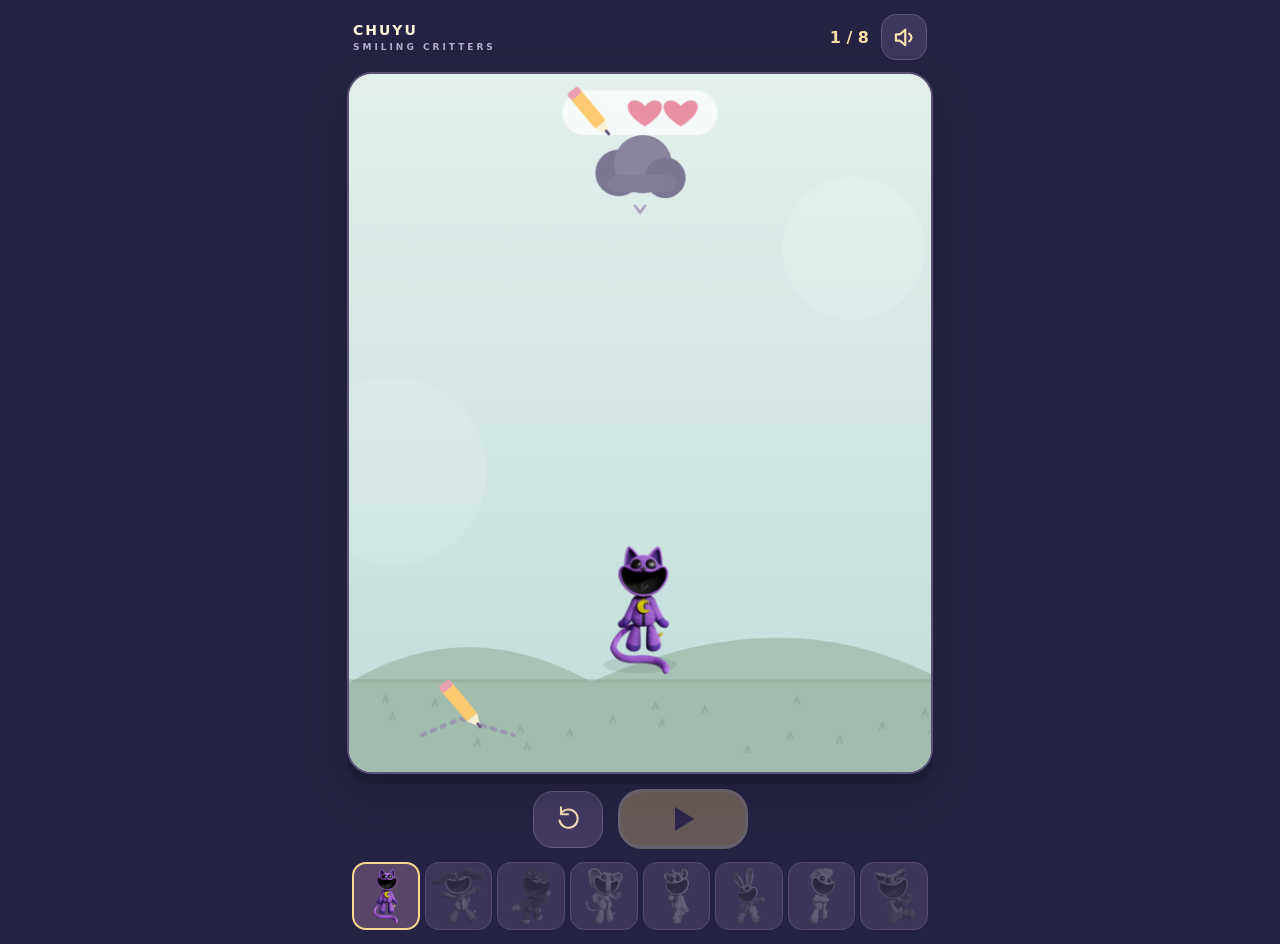
==== commit a540c9fd: "Replace matching with Draw and Protect: eight physics puzzles with Smiling Critters" ====
--- a/star-rescue/index.html
+++ b/star-rescue/index.html
@@ -1,31 +1,83 @@
-<!doctype html><html lang="zh-CN"><head><meta charset="utf-8"><meta name="viewport" content="width=device-width,initial-scale=1,viewport-fit=cover"><meta name="theme-color" content="#b9e6d3"><title>CHUYU · Smiling Critters</title><style>
-*{box-sizing:border-box;-webkit-tap-highlight-color:transparent}body{margin:0;background:#c1e7d7;font-family:ui-rounded,system-ui,sans-serif;color:#383157;overflow:hidden;overscroll-behavior:none}button{font:inherit;touch-action:manipulation;cursor:pointer}button:focus-visible{outline:5px solid #714fa2;outline-offset:4px}#app{position:relative;max-width:640px;height:100svh;max-height:1000px;margin:auto;overflow:hidden;background:linear-gradient(#ccecf9,#ebf8ea 66%,#b2dc95 66%);isolation:isolate;transition:background 1s}#app[data-scene="1"]{background:linear-gradient(#302f66,#817ca7 66%,#66678e 66%)}#app[data-scene="2"]{background:linear-gradient(#ffe0c8,#fff2d9 66%,#bfdaa1 66%)}header{height:44px;padding:16px 22px 0;display:flex;align-items:center;justify-content:space-between;position:relative;z-index:4}.name{font-size:12px;letter-spacing:3px;font-weight:900;color:#3a416d}.dots{display:flex;gap:8px}.dot{width:8px;height:8px;border-radius:100%;background:#53577f30}.dot.on{background:#8162bb;box-shadow:0 0 0 3px #fff8}#mission{height:135px;position:relative;display:flex;align-items:center;justify-content:center;z-index:4;pointer-events:none}.target-card{width:150px;height:117px;background:#fffdf4;border:4px solid white;border-radius:30px;box-shadow:0 7px 0 #729baa26,0 8px 24px #45607717;position:relative;display:flex;align-items:center;justify-content:center}.target-card:after{content:'';position:absolute;bottom:-16px;left:60px;width:22px;height:22px;background:#fffdf4;transform:rotate(45deg);border-radius:4px}.target-card img{height:96px;max-width:126px;object-fit:contain;position:relative;z-index:1}#board{position:absolute;top:190px;bottom:165px;left:15px;right:15px;z-index:3}#board .bubble{position:absolute;width:clamp(104px,26vw,155px);aspect-ratio:1;border:3px solid #ffffffd9;border-radius:50%;padding:14px;background:radial-gradient(circle at 35% 26%,#fff9,#fff3 55%,#a4caef55 75%,#fff9);box-shadow:inset 0 0 18px #fff8,0 7px 13px #38587c20;transform:translate(-50%,-50%);transition:opacity .3s;animation:float 4s ease-in-out infinite;will-change:transform}#board .bubble:before{content:'';position:absolute;left:14%;top:12%;width:27%;height:12%;background:#fff9;border-radius:50%;transform:rotate(-35deg)}.bubble img{width:100%;height:100%;object-fit:contain;filter:drop-shadow(0 4px 0 #2b244314);pointer-events:none;user-select:none}.bubble.guided{border-color:#fff9b8;box-shadow:0 0 0 7px #fffac480,0 0 35px #ffe8a8,inset 0 0 16px #fff8}.bubble.guided:after{content:'';position:absolute;inset:-12px;border:3px solid #ffdd77;border-radius:100%;animation:ring 1.5s infinite}.bubble.pop{animation:pop .35s forwards!important;pointer-events:none}.bubble.wrong{animation:wobble .35s!important}#hand{position:absolute;width:62px;height:78px;z-index:8;pointer-events:none;filter:drop-shadow(0 3px 1px #39295540);animation:tap 1.25s ease-in-out infinite;display:none}#hand svg{width:100%;height:100%}.hill{position:absolute;bottom:60px;width:120%;height:220px;left:-30%;border-radius:50% 50% 0 0;background:#97c77e;z-index:0;transform:rotate(8deg)}.hill.two{left:25%;bottom:40px;background:#acd58c;transform:rotate(-10deg)}.cloud{position:absolute;background:#fff9;border-radius:70px;width:125px;height:32px;top:22%;left:-22px;z-index:0}.cloud:before,.cloud:after{content:'';position:absolute;background:inherit;border-radius:50%;width:60px;height:60px;bottom:0;left:20px}.cloud:after{width:45px;height:45px;left:65px}.cloud.two{left:auto;right:-30px;top:40%;transform:scale(.8)}#picnic{position:absolute;bottom:14px;left:10px;right:10px;height:135px;z-index:2;border-radius:42% 42% 20px 20px;background:repeating-linear-gradient(0deg,#fff2 0 14px,transparent 14px 28px),repeating-linear-gradient(90deg,#fff2 0 14px,transparent 14px 28px),#e9bca2;box-shadow:0 7px 0 #77996144;border:5px solid #f9e7d4;display:grid;grid-template-columns:repeat(8,1fr);align-items:end;padding:13px 8px}.friend{width:100%;height:90px;object-fit:contain;filter:grayscale(1);opacity:.17;transition:opacity .5s,filter .5s}.friend.saved{filter:none;opacity:1;animation:arrive .7s ease-out}.friend.dance{animation:dance .8s ease-in-out infinite alternate}#flying{position:absolute;z-index:12;pointer-events:none;width:125px;height:125px;object-fit:contain;display:none;filter:drop-shadow(0 8px 7px #0002)}#celebration{position:absolute;inset:0;background:#dcedebd9;backdrop-filter:blur(6px);z-index:20;display:none;align-items:center;justify-content:center;flex-direction:column}#celebration.show{display:flex}#party{display:grid;grid-template-columns:repeat(4,1fr);width:94%;gap:8px;margin-bottom:35px}#party img{width:100%;height:140px;object-fit:contain;animation:dance .8s ease-in-out infinite alternate}#again{height:86px;width:140px;border-radius:35px;border:5px solid white;background:#9871d7;box-shadow:0 7px 0 #7051a4;display:grid;place-items:center}#again svg{width:44px;height:44px;fill:white}#confetti{position:absolute;inset:0;pointer-events:none;z-index:22}.spark{position:absolute;width:9px;height:17px;border-radius:3px;animation:fall 1.3s ease-out forwards}.brand{position:absolute;bottom:2px;width:100%;font-size:8px;text-align:center;letter-spacing:2px;color:#786459;z-index:3}#app[data-scene="1"] .name{color:#f6eac8}#app[data-scene="1"] .hill{background:#667979}#app[data-scene="1"] .hill.two{background:#809892}
-@keyframes float{0%,100%{transform:translate(-50%,-50%) translateY(-6px) rotate(-3deg)}50%{transform:translate(-50%,-50%) translateY(6px) rotate(3deg)}}@keyframes ring{0%{transform:scale(.94);opacity:.8}100%{transform:scale(1.12);opacity:0}}@keyframes tap{0%,100%{transform:translate(0,0) rotate(-18deg)}50%{transform:translate(-8px,-12px) rotate(-18deg)}}@keyframes pop{50%{transform:translate(-50%,-50%) scale(1.18);opacity:.8}100%{transform:translate(-50%,-50%) scale(.6);opacity:0}}@keyframes wobble{25%{transform:translate(-54%,-50%) rotate(-5deg)}75%{transform:translate(-46%,-50%) rotate(5deg)}}@keyframes arrive{0%{transform:scale(.4)}65%{transform:scale(1.25)}100%{transform:scale(1)}}@keyframes dance{from{transform:translateY(0) rotate(-5deg)}to{transform:translateY(-14px) rotate(5deg)}}@keyframes fall{from{transform:translate(0,0) rotate(0);opacity:1}to{transform:translate(var(--dx),190px) rotate(320deg);opacity:0}}
-@media(max-height:690px){header{height:32px;padding-top:8px}#mission{height:109px}.target-card{height:92px;width:124px}.target-card img{height:76px}.target-card:after{left:48px}#board{top:152px;bottom:125px}#picnic{height:104px}.friend{height:66px}#board .bubble{width:clamp(98px,24vw,132px)}}@media(prefers-reduced-motion:reduce){#board .bubble,#hand,.friend.dance,#party img{animation:none}}
-</style></head><body><main id="app" data-scene="0"><header><span class="name">CHUYU</span><div class="dots" aria-label="三轮游戏"><i class="dot on"></i><i class="dot"></i><i class="dot"></i></div></header><div class="cloud"></div><div class="cloud two"></div><div class="hill"></div><div class="hill two"></div><section id="mission" aria-label="找到这个角色"><div class="target-card"><img id="target" alt="CatNap"></div></section><section id="board" aria-label="点击和上方相同的 Smiling Critter"></section><div id="hand"><svg viewBox="0 0 70 90" aria-hidden="true"><path d="M20 43V12C20 3 31 3 31 12V35C35 28 42 32 42 38C46 32 53 36 53 43C60 39 65 44 64 52L61 69C59 80 52 85 43 85H33C24 85 20 78 15 72L4 57C-1 49 7 43 13 48L20 54Z" fill="#fffaf0" stroke="#705893" stroke-width="3" stroke-linejoin="round"/></svg></div><div id="picnic" aria-label="已救出的朋友"></div><span class="brand">SMILING CRITTERS</span><img id="flying" alt=""><div id="celebration"><div id="party"></div><button id="again" aria-label="继续玩"><svg viewBox="0 0 48 48"><path d="M13 6L40 24 13 42Z"/></svg></button></div><div id="confetti"></div></main><script>
+<!doctype html><html lang="zh-CN"><head><meta charset="utf-8"><meta name="viewport" content="width=device-width,initial-scale=1,viewport-fit=cover"><meta name="theme-color" content="#252343"><title>CHUYU · Draw & Protect</title><style>
+*{box-sizing:border-box;-webkit-tap-highlight-color:transparent}html,body{margin:0;min-height:100%;background:#252343;color:#fff4dc;font-family:ui-rounded,system-ui,sans-serif}body{overscroll-behavior:none}button{cursor:pointer;font:inherit;touch-action:manipulation;border:0}button:focus-visible{outline:4px solid #ffe391;outline-offset:3px}#app{width:min(100%,610px);margin:auto;padding:12px 12px max(14px,env(safe-area-inset-bottom))}header{display:flex;align-items:center;gap:12px;padding:2px 6px 12px}.wordmark{flex:1;font-weight:850;letter-spacing:2px;font-size:14px}.wordmark small{display:block;font-size:9px;letter-spacing:3px;color:#b6acd0;margin-top:4px}#level{font-size:16px;font-weight:700;color:#f7dca3}.tool{width:46px;height:46px;display:grid;place-items:center;background:#3d375d;color:#fce4b0;border-radius:15px;border:1px solid #625680}.tool svg{width:25px;height:25px;stroke:currentColor;stroke-width:2.7;fill:none;stroke-linecap:round;stroke-linejoin:round}#stage{position:relative;border-radius:25px;overflow:hidden;box-shadow:0 10px 0 #15152b55,0 18px 50px #15152b55;border:2px solid #5c5375;background:#d6e6de}canvas{display:block;width:100%;aspect-ratio:5/6;touch-action:none;cursor:crosshair}#controls{display:flex;justify-content:center;align-items:center;gap:15px;margin:15px 0 13px}#reset{width:70px;height:57px;border-radius:20px;background:#443a62;color:#fce4ba;border:1px solid #695d85}#reset svg{width:28px;height:28px;stroke:currentColor;stroke-width:3;fill:none;stroke-linecap:round;stroke-linejoin:round}#action{width:130px;height:60px;border:3px solid #fff1cd;border-radius:24px;display:grid;place-items:center;background:#f9d887;color:#47315d;box-shadow:0 5px 0 #aa8551;transition:opacity .2s}#action:disabled{opacity:.3;cursor:default;box-shadow:none}#action svg{width:32px;height:32px;fill:currentColor}#stickers{display:flex;gap:5px;justify-content:center;padding:0 5px}#stickers button{padding:5px 2px;background:#3c3559;border-radius:14px;width:12%;height:68px;border:1px solid #574971}#stickers img{width:100%;height:100%;object-fit:contain;opacity:.25;filter:grayscale(1);pointer-events:none}#stickers button.done img{opacity:1;filter:none}#stickers button.current{border:2px solid #f5d991;background:#574668}#stickers button.current img{opacity:1;filter:none}.overlay{position:absolute;inset:0;background:#26233bbc;backdrop-filter:blur(7px);display:flex;flex-direction:column;align-items:center;justify-content:center;z-index:3}.overlay[hidden]{display:none}#resultArt{width:45%;height:38%;object-fit:contain;filter:drop-shadow(0 14px 8px #0002)}#resultSymbol{width:68px;height:68px;margin:10px 0 18px;color:#ffe19b}#resultSymbol svg{width:100%;height:100%;stroke:currentColor;stroke-width:5;fill:none;stroke-linecap:round;stroke-linejoin:round}#resultButtons{display:flex;gap:20px}#resultButtons button{width:92px;height:72px;border-radius:24px;background:#f7d68e;color:#493a65;border:3px solid #fff4d8;box-shadow:0 5px 0 #ac8b58}#resultButtons svg{width:35px;height:35px;stroke:currentColor;stroke-width:3;fill:none;stroke-linecap:round;stroke-linejoin:round}#next svg{fill:currentColor;stroke:none}#collection{display:none;grid-template-columns:repeat(4,1fr);gap:16px;width:90%;margin-bottom:30px}#collection img{width:100%;height:110px;object-fit:contain;animation:hop .7s ease-in-out infinite alternate}#resultArt.happy{animation:hop .7s ease-in-out infinite alternate}@keyframes hop{to{transform:translateY(-12px) rotate(4deg)}}@media(max-height:780px) and (min-width:550px){#app{width:480px}#stickers button{height:52px}#controls{margin:10px}header{padding-bottom:8px}}@media(max-width:380px){#app{padding:8px}header{padding-bottom:8px}#stickers button{height:55px}}@media(prefers-reduced-motion:reduce){#collection img,#resultArt.happy{animation:none}}
+</style></head><body><main id="app"><header><div class="wordmark">CHUYU<small>SMILING CRITTERS</small></div><span id="level">1 / 8</span><button class="tool" id="sound" aria-label="关闭声音"><svg viewBox="0 0 32 32"><path d="M5 12H10L17 6V26L10 20H5Z M22 11Q28 16 22 21"/></svg></button></header><section id="stage"><canvas id="game" width="600" height="720" aria-label="按住并拖动，画墙保护角色。画完按播放，保护六秒；还可以继续补画。"></canvas><div id="result" class="overlay" hidden><div id="collection"></div><img id="resultArt" alt=""><div id="resultSymbol"></div><div id="resultButtons"><button id="retry" aria-label="重新画"><svg viewBox="0 0 40 40"><path d="M10 15A13 13 0 1 1 8 25M10 6V16H20"/></svg></button><button id="next" aria-label="下一关"><svg viewBox="0 0 40 40"><path d="M10 5L34 20 10 35Z"/></svg></button></div></div></section><div id="controls"><button id="reset" aria-label="清除画线重新画"><svg viewBox="0 0 40 40"><path d="M10 15A13 13 0 1 1 8 25M10 6V16H20"/></svg></button><button id="action" disabled aria-label="开始保护"><svg viewBox="0 0 40 40"><path d="M10 5L34 20 10 35Z"/></svg></button></div><nav id="stickers" aria-label="选择关卡"></nav></main>
+<script>
 'use strict';
 const ASSETS={"catnap": "[data-uri]", "dogday": "[data-uri]", "kickin": "[data-uri]", "crafty": "[data-uri]", "bubba": "[data-uri]", "picky": "[data-uri]", "hoppy": "[data-uri]", "bobby": "[data-uri]"};
-const names=['CatNap','DogDay','Bobby BearHug','Bubba Bubbaphant','CraftyCorn','Hoppy Hopscotch','KickinChicken','PickyPiggy'];
-const ids=['catnap','dogday','bobby','bubba','crafty','hoppy','kickin','picky'];
-const app=document.getElementById('app'),board=document.getElementById('board'),targetImg=document.getElementById('target'),hand=document.getElementById('hand'),picnic=document.getElementById('picnic'),flying=document.getElementById('flying'),celebration=document.getElementById('celebration');
-let phase='loading',scene=0,step=0,order=[],rescued=[],correct=null,timers=[],hintTimer=null,audio=null,interacted=false,roundToken=0;
-function later(fn,ms){let t=setTimeout(fn,ms);timers.push(t);return t}function clearTimers(){timers.forEach(clearTimeout);timers=[];clearTimeout(hintTimer)}
-function shuffle(a){a=[...a];for(let i=a.length-1;i>0;i--){let j=Math.floor(Math.random()*(i+1));[a[i],a[j]]=[a[j],a[i]]}return a}
-function sound(win=false){try{audio??=new(window.AudioContext||window.webkitAudioContext)();audio.resume();[0,1,2].slice(0,win?3:1).forEach((v)=>{let o=audio.createOscillator(),g=audio.createGain(),t=audio.currentTime+v*.09;o.frequency.value=[660,830,1046][v];g.gain.setValueAtTime(.08,t);g.gain.exponentialRampToValueAtTime(.001,t+.22);o.connect(g);g.connect(audio.destination);o.start(t);o.stop(t+.23)})}catch(e){}}
-function speak(){if(!interacted||!('speechSynthesis'in window))return;try{window.speechSynthesis.cancel();let u=new SpeechSynthesisUtterance('找到 '+names[order[step]]+'，点一下。');u.lang='zh-CN';u.rate=.9;window.speechSynthesis.speak(u)}catch(e){}}
-function imageFor(id){return ASSETS[ids[id]]}
-function begin(){clearTimers();roundToken++;phase='playing';step=0;rescued=[];order=scene===0?[0,...shuffle([1,2,3,4,5,6,7])]:shuffle([0,1,2,3,4,5,6,7]);celebration.classList.remove('show');app.dataset.scene=scene;document.querySelectorAll('.dot').forEach((d,i)=>d.classList.toggle('on',i===scene));picnic.innerHTML='';order.forEach(id=>{let im=document.createElement('img');im.src=imageFor(id);im.alt=names[id];im.className='friend';im.dataset.id=id;picnic.append(im)});showStep()}
-function showStep(){if(step>=8){finish();return}phase='playing';board.innerHTML='';hand.style.display='none';let wanted=order[step];targetImg.src=imageFor(wanted);targetImg.alt=names[wanted];targetImg.style.opacity='1';
-let count=scene===0?(step===0?1:3):scene===1?4:5;let choices=shuffle([wanted,...shuffle([0,1,2,3,4,5,6,7].filter(i=>i!==wanted)).slice(0,count-1)]);
-let positions=count===1?[[50,48]]:count===3?[[27,27],[73,27],[50,76]]:count===4?[[27,25],[73,25],[27,76],[73,76]]:[[25,20],[75,20],[50,49],[25,80],[75,80]];
-choices.forEach((id,i)=>{let b=document.createElement('button');b.className='bubble';b.type='button';b.dataset.id=id;b.setAttribute('aria-label','找到 '+names[id]);b.style.left=positions[i][0]+'%';b.style.top=positions[i][1]+'%';b.style.animationDelay=(-i*.65)+'s';let im=document.createElement('img');im.src=imageFor(id);im.alt=names[id];im.draggable=false;b.append(im);b.onclick=()=>choose(id,b);board.append(b);if(id===wanted)correct=b});
-clearTimeout(hintTimer);hintTimer=later(hint,scene===0&&step<2?200:2500);speak()}
-function hint(){if(phase!=='playing'||!correct)return;correct.classList.add('guided');positionHand();hand.style.display='block'}
-function positionHand(){if(!correct)return;let r=correct.getBoundingClientRect(),a=app.getBoundingClientRect();hand.style.left=(r.left-a.left+r.width*.64)+'px';hand.style.top=(r.top-a.top+r.height*.63)+'px'}
-function choose(id,b){if(phase!=='playing')return;interacted=true;if(id!==order[step]){b.classList.remove('wrong');void b.offsetWidth;b.classList.add('wrong');later(()=>b.classList.remove('wrong'),350);hint();return}phase='saving';clearTimeout(hintTimer);hand.style.display='none';correct.classList.remove('guided');board.querySelectorAll('button').forEach(el=>el.disabled=true);sound(true);b.classList.add('pop');rescued.push(id);let r=b.getBoundingClientRect(),a=app.getBoundingClientRect(),dest=picnic.querySelector('[data-id="'+id+'"]'),d=dest.getBoundingClientRect();flying.src=imageFor(id);flying.style.display='block';flying.style.width=r.width+'px';flying.style.height=r.height+'px';flying.style.left=(r.left-a.left)+'px';flying.style.top=(r.top-a.top)+'px';sprinkles(r.left-a.left+r.width/2,r.top-a.top+r.height/2);
-let token=roundToken;let anim=flying.animate([{transform:'translate(0,0) scale(1)'},{transform:'translate('+(d.left-r.left+(d.width-r.width)/2)+'px,'+(d.top-r.top+(d.height-r.height)/2)+'px) scale(.55)'}],{duration:700,easing:'cubic-bezier(.35,0,.35,1)',fill:'forwards'});anim.onfinish=()=>{if(token!==roundToken)return;flying.style.display='none';anim.cancel();dest.classList.add('saved');later(()=>{step++;showStep()},400)};}
-function sprinkles(x,y){let box=document.getElementById('confetti');for(let i=0;i<20;i++){let p=document.createElement('i');p.className='spark';p.style.left=x+'px';p.style.top=y+'px';p.style.background=['#9970d7','#ffe078','#89d2c5','#f3a8c0'][i%4];p.style.setProperty('--dx',(Math.random()*280-140)+'px');box.append(p);later(()=>p.remove(),1350)}}
-function finish(){phase='finished';hand.style.display='none';board.innerHTML='';targetImg.style.opacity='0';document.querySelectorAll('.friend').forEach((el,i)=>{el.classList.add('dance');el.style.animationDelay=(-i*.1)+'s'});sound(true);later(()=>{document.getElementById('party').innerHTML=order.map((id,i)=>'<img src="'+imageFor(id)+'" alt="'+names[id]+'" style="animation-delay:'+(-i*.1)+'s">').join('');celebration.classList.add('show');sprinkles(app.clientWidth/2,app.clientHeight*.3)},1500)}
-document.getElementById('again').onclick=()=>{scene=(scene+1)%3;begin()};window.addEventListener('resize',()=>{if(hand.style.display==='block')positionHand()});document.addEventListener('visibilitychange',()=>{if(document.hidden&&'speechSynthesis'in window)window.speechSynthesis.cancel()});
-Promise.all(ids.map(id=>new Promise((resolve,reject)=>{let im=new Image();im.onload=resolve;im.onerror=reject;im.src=ASSETS[id]}))).then(begin).catch(()=>{document.getElementById('mission').innerHTML='<button onclick="location.reload()" style="padding:20px;border-radius:20px">重新加载</button>'});
+const IDS=['catnap','dogday','bobby','bubba','crafty','hoppy','kickin','picky'];
+const NAMES=['CatNap','DogDay','Bobby BearHug','Bubba Bubbaphant','CraftyCorn','Hoppy Hopscotch','KickinChicken','PickyPiggy'];
+// Lines are stationary magic walls. Hazards use continuous substeps and capsule collisions.
+const LEVELS=[
+ {id:0,cx:300,cy:553,sky:0,sources:[{x:300,y:100,vx:0,vy:60,g:390,spread:42}],terrain:[],interval:.65},
+ {id:1,cx:395,cy:553,sky:1,sources:[{x:48,y:540,vx:210,vy:0,g:8,spread:0}],terrain:[{x:40,y:598,w:140,h:22}],interval:.65},
+ {id:2,cx:205,cy:553,sky:2,sources:[{x:552,y:536,vx:-210,vy:0,g:12,spread:0}],terrain:[{x:420,y:598,w:140,h:22}],interval:.65},
+ {id:3,cx:300,cy:553,sky:0,sources:[{x:230,y:105,vx:42,vy:45,g:350,spread:24},{x:370,y:105,vx:-42,vy:45,g:350,spread:24}],terrain:[{x:45,y:365,w:95,h:20},{x:460,y:365,w:95,h:20}],interval:.95},
+ {id:4,cx:300,cy:553,sky:2,sources:[{x:65,y:285,vx:115,vy:15,g:130,spread:0},{x:535,y:285,vx:-115,vy:15,g:130,spread:0}],terrain:[{x:20,y:400,w:65,h:22},{x:515,y:400,w:65,h:22}],interval:.95},
+ {id:5,cx:365,cy:553,sky:1,sources:[{x:365,y:100,vx:0,vy:50,g:360,spread:40},{x:48,y:548,vx:180,vy:0,g:4,spread:0}],terrain:[{x:65,y:350,w:110,h:22}],interval:1},
+ {id:6,cx:300,cy:553,sky:0,sources:[{x:48,y:542,vx:190,vy:0,g:6,spread:0},{x:552,y:542,vx:-190,vy:0,g:6,spread:0}],terrain:[{x:210,y:325,w:180,h:22}],interval:1},
+ {id:7,cx:270,cy:553,sky:2,sources:[{x:260,y:105,vx:0,vy:50,g:370,spread:60},{x:552,y:540,vx:-185,vy:0,g:6,spread:0}],terrain:[{x:40,y:330,w:115,h:22},{x:435,y:375,w:115,h:22}],interval:1}
+];
+function nearest(px,py,a,b){let dx=b.x-a.x,dy=b.y-a.y,l=dx*dx+dy*dy,t=l?Math.max(0,Math.min(1,((px-a.x)*dx+(py-a.y)*dy)/l)):0;return{x:a.x+t*dx,y:a.y+t*dy}}
+function distanceToSegment(x,y,a,b){let q=nearest(x,y,a,b);return Math.hypot(x-q.x,y-q.y)}
+class World{
+ constructor(index,random=Math.random){this.index=index;this.level=LEVELS[index];this.random=random;this.lines=[];this.balls=[];this.state='draw';this.time=0;this.nextSpawn=0;this.hits=0;this.blocks=0;this.invincible=0;this.impacts=[];this.count=0}
+ legal(a,b){let l=this.level;if(distanceToSegment(l.cx,l.cy-5,a,b)<53)return false;return !l.sources.some(s=>distanceToSegment(s.x,s.y,a,b)<39)}
+ add(a,b){if(this.lines.length>=1100||Math.hypot(a.x-b.x,a.y-b.y)<2||!this.legal(a,b))return false;this.lines.push({a:{...a},b:{...b}});return true}
+ launch(){if(this.state!=='draw'||!this.lines.length)return false;this.state='run';return true}
+ spawn(){let l=this.level;for(let s of l.sources){let x=s.x+(this.random()-.5)*2*s.spread;this.balls.push({x,y:s.y,vx:s.vx,vy:s.vy,g:s.g,r:12,age:0,kind:s.vx===0?'rock':'ball',seed:this.random()*6,mark:-1})}}
+ collide(b,a,z,key){let q=nearest(b.x,b.y,a,z),dx=b.x-q.x,dy=b.y-q.y,d=Math.hypot(dx,dy),r=b.r+7;if(d>=r)return;let nx,ny;if(d>.001){nx=dx/d;ny=dy/d}else{let len=Math.hypot(z.x-a.x,z.y-a.y)||1;nx=-(z.y-a.y)/len;ny=(z.x-a.x)/len;if(b.vx*nx+b.vy*ny>0){nx=-nx;ny=-ny}}b.x=q.x+nx*(r+.1);b.y=q.y+ny*(r+.1);let speed=b.vx*nx+b.vy*ny;if(speed<0){b.vx-=1.48*speed*nx;b.vy-=1.48*speed*ny;b.vx*=.97;b.vy*=.97;if(b.mark!==key&&Math.abs(speed)>45){this.blocks++;this.impacts.push({x:q.x,y:q.y,life:.4});b.mark=key}}}
+ tick(dt){if(this.state!=='run')return;this.time+=dt;this.invincible=Math.max(0,this.invincible-dt);this.impacts.forEach(p=>p.life-=dt);this.impacts=this.impacts.filter(p=>p.life>0);if(this.time>=this.nextSpawn&&this.time<4.35){this.spawn();this.nextSpawn+=this.level.interval}
+ for(let b of this.balls){b.age+=dt;b.vy+=b.g*dt;b.x+=b.vx*dt;b.y+=b.vy*dt;
+ for(let i=0;i<this.lines.length;i++)this.collide(b,this.lines[i].a,this.lines[i].b,i);
+ for(let t of this.level.terrain){this.collide(b,{x:t.x,y:t.y},{x:t.x+t.w,y:t.y},-2);this.collide(b,{x:t.x,y:t.y},{x:t.x,y:t.y+t.h},-2);this.collide(b,{x:t.x+t.w,y:t.y},{x:t.x+t.w,y:t.y+t.h},-2)}
+ if(b.y>624-b.r&&b.x>0&&b.x<600){b.y=624-b.r;b.vy=-Math.abs(b.vy)*.32;b.vx*=.985;if(Math.abs(b.vx)<20)b.vx+=(b.x<this.level.cx?-1:1)*10}
+ let l=this.level,dx=(b.x-l.cx)/29,dy=(b.y-(l.cy-2))/48;if(dx*dx+dy*dy<1){b.dead=true;if(this.invincible<=0){this.hits++;this.invincible=.65;if(this.hits>=2)this.state='fail'}}}
+ this.balls=this.balls.filter(b=>!b.dead&&b.x>-50&&b.x<650&&b.y<770&&b.age<7);
+ if(this.time>=6&&this.state==='run')this.state='win';}
+}
+const canvas=document.getElementById('game'),ctx=canvas.getContext('2d'),action=document.getElementById('action'),result=document.getElementById('result'),resultArt=document.getElementById('resultArt'),symbol=document.getElementById('resultSymbol'),collection=document.getElementById('collection');
+let images={},world=new World(0),index=0,dragging=false,point=null,pointerId=null,clock=0,last=0,accumulator=0,settled=false,audio,muted=false,penPulse=0,ready=false,invalid=0,celebrate=[],wins=[];
+try{let s=JSON.parse(localStorage.getItem('chuyu-draw-protect-v1'));if(Array.isArray(s))wins=s.filter(x=>Number.isInteger(x)&&x>=0&&x<8)}catch(e){}
+function sound(type){if(muted)return;try{audio??=new(window.AudioContext||window.webkitAudioContext)();audio.resume();let f=type==='hit'?220:type==='block'?650:880;let o=audio.createOscillator(),g=audio.createGain();o.frequency.value=f;g.gain.setValueAtTime(.055,audio.currentTime);g.gain.exponentialRampToValueAtTime(.001,audio.currentTime+.16);o.connect(g);g.connect(audio.destination);o.start();o.stop(audio.currentTime+.17)}catch(e){}}
+function buildAlbum(){let el=document.getElementById('stickers');el.innerHTML='';IDS.forEach((id,i)=>{let b=document.createElement('button');b.setAttribute('aria-label',NAMES[i]+' 关卡');b.className=(wins.includes(i)?'done ':'')+(i===index?'current':'');let im=document.createElement('img');im.src=ASSETS[id];im.alt=NAMES[i];b.append(im);b.onclick=()=>loadLevel(i);el.append(b)})}
+function loadLevel(n){index=n;world=new World(n);dragging=false;point=null;pointerId=null;settled=false;accumulator=0;invalid=0;celebrate=[];clock=0;result.hidden=true;collection.style.display='none';resultArt.style.display='block';document.getElementById('level').textContent=(n+1)+' / 8';action.disabled=true;action.setAttribute('aria-label','画线后开始保护');buildAlbum()}
+function launch(){if(dragging||!ready)return;if(world.launch()){sound('start');action.disabled=true;action.setAttribute('aria-label','正在保护')}}
+action.onclick=launch;document.getElementById('reset').onclick=()=>loadLevel(index);document.getElementById('retry').onclick=()=>loadLevel(index);document.getElementById('next').onclick=()=>loadLevel((index+1)%8);document.getElementById('sound').onclick=()=>{muted=!muted;document.getElementById('sound').style.opacity=muted?.4:1;document.getElementById('sound').setAttribute('aria-label',muted?'打开声音':'关闭声音')};
+function pos(e){let r=canvas.getBoundingClientRect();return{x:Math.max(12,Math.min(588,(e.clientX-r.left)*600/r.width)),y:Math.max(72,Math.min(676,(e.clientY-r.top)*720/r.height))}}
+canvas.addEventListener('pointerdown',e=>{if(!ready||!['draw','run'].includes(world.state)||dragging)return;e.preventDefault();sound('pen');dragging=true;pointerId=e.pointerId;point=pos(e);canvas.setPointerCapture(e.pointerId)});
+canvas.addEventListener('pointermove',e=>{if(!dragging||e.pointerId!==pointerId)return;e.preventDefault();let q=pos(e);let events=e.getCoalescedEvents?e.getCoalescedEvents():[e];if(!events.length)events=[e];for(let event of events){q=pos(event);if(Math.hypot(q.x-point.x,q.y-point.y)>3){if(!world.add(point,q))invalid=.35;point=q}}action.disabled=world.state!=='draw'||!world.lines.length});
+function release(e){if(e.pointerId!==pointerId)return;dragging=false;point=null;pointerId=null;try{canvas.releasePointerCapture(e.pointerId)}catch(err){}action.disabled=world.state!=='draw'||!world.lines.length;action.setAttribute('aria-label','开始保护六秒')}
+canvas.addEventListener('pointerup',release);canvas.addEventListener('pointercancel',release);canvas.addEventListener('lostpointercapture',()=>{dragging=false;point=null;pointerId=null});
+window.addEventListener('keydown',e=>{if(e.code==='Space'){e.preventDefault();launch()}if(e.key.toLowerCase()==='r')loadLevel(index)});
+function finish(){if(settled)return;settled=true;dragging=false;if(world.state==='win'){if(!wins.includes(index))wins.push(index);try{localStorage.setItem('chuyu-draw-protect-v1',JSON.stringify(wins))}catch(e){}sound('win');buildAlbum();for(let i=0;i<75;i++)celebrate.push({x:300,y:350,vx:(Math.random()-.5)*420,vy:-Math.random()*330-60,life:2.1,color:['#f4d785','#b39ce8','#81cdbc','#edacb9'][i%4]})}else sound('hit');setTimeout(()=>{if(!settled||!['win','fail'].includes(world.state))return;result.hidden=false;resultArt.src=ASSETS[IDS[index]];resultArt.alt=NAMES[index];let good=world.state==='win';resultArt.className=good?'happy':'';symbol.innerHTML=good?'<svg viewBox="0 0 70 70"><path d="M15 36L29 50 57 20"/></svg>':'<svg viewBox="0 0 70 70"><path d="M20 24A22 22 0 1 1 15 43M20 10V26H36"/></svg>';document.getElementById('next').hidden=!good;if(good&&index===7){collection.innerHTML=IDS.map((id,i)=>'<img src="'+ASSETS[id]+'" alt="'+NAMES[i]+'" style="animation-delay:'+(-i*.11)+'s">').join('');collection.style.display='grid';resultArt.style.display='none'}},world.state==='win'?900:600)}
+function circle(x,y,r,c){ctx.beginPath();ctx.arc(x,y,r,0,Math.PI*2);ctx.fillStyle=c;ctx.fill()}
+function path(points,c,w=3){ctx.beginPath();ctx.moveTo(points[0][0],points[0][1]);for(let i=1;i<points.length;i++)ctx.lineTo(points[i][0],points[i][1]);ctx.strokeStyle=c;ctx.lineWidth=w;ctx.lineCap='round';ctx.lineJoin='round';ctx.stroke()}
+function round(x,y,w,h,r,c){ctx.fillStyle=c;ctx.beginPath();ctx.roundRect(x,y,w,h,r);ctx.fill()}
+function label(t,x,y,s,c){ctx.fillStyle=c;ctx.font='700 '+s+'px system-ui';ctx.textAlign='center';ctx.textBaseline='middle';ctx.fillText(t,x,y)}
+function sprite(id,x,y,w,h,alpha=1){let im=images[IDS[id]];if(!im)return;let scale=Math.min(w/im.width,h/im.height);ctx.save();ctx.globalAlpha=alpha;ctx.drawImage(im,x-im.width*scale/2,y-im.height*scale/2,im.width*scale,im.height*scale);ctx.restore()}
+function heart(x,y,on){ctx.save();ctx.translate(x,y);ctx.beginPath();ctx.moveTo(0,12);ctx.bezierCurveTo(-32,-7,-13,-24,0,-9);ctx.bezierCurveTo(13,-24,32,-7,0,12);ctx.fillStyle=on?'#e990a4':'#77708d44';ctx.fill();ctx.restore()}
+function drawSource(s){ctx.save();ctx.translate(s.x,s.y);if(s.vx===0){circle(-22,2,24,'#7b7692');circle(3,-7,30,'#89839d');circle(26,7,21,'#7b7692');round(-34,4,72,18,9,'#827c97');path([[-5,36],[0,43],[5,36]],'#ada3be',3)}else{let angle=s.vx>0?0:Math.PI;ctx.rotate(angle);circle(-4,4,25,'#716a88');round(0,-13,42,30,8,'#8f859f');round(30,-17,14,38,5,'#a9a0b7');circle(-10,22,12,'#554d68');path([[55,-3],[63,2],[55,7]],'#a99cb7',3)}ctx.restore()}
+function rock(b){ctx.save();ctx.translate(b.x,b.y);ctx.rotate(b.seed+b.age*1.7);if(b.kind==='rock'){ctx.beginPath();for(let i=0;i<7;i++){let a=i/7*Math.PI*2,r=b.r*(i%2?.85:1);i?ctx.lineTo(Math.cos(a)*r,Math.sin(a)*r):ctx.moveTo(Math.cos(a)*r,Math.sin(a)*r)}ctx.closePath();ctx.fillStyle='#8c859b';ctx.fill();ctx.strokeStyle='#645d77';ctx.lineWidth=2;ctx.stroke();path([[-5,-3],[0,-7],[5,-4]],'#b8afc2',3)}else{circle(0,0,b.r,'#e3a177');ctx.strokeStyle='#936a69';ctx.lineWidth=2;ctx.beginPath();ctx.arc(0,0,b.r,0,7);ctx.stroke();path([[-9,-5],[9,5]],'#ffdbb3',4);path([[-5,9],[5,-9]],'#ffdbb3',4)}ctx.restore()}
+function pencil(x,y){ctx.save();ctx.translate(x,y);ctx.rotate(-.7);round(-7,-30,14,43,3,'#ffc96f');ctx.fillStyle='#faf0d4';ctx.beginPath();ctx.moveTo(-7,13);ctx.lineTo(7,13);ctx.lineTo(0,26);ctx.fill();path([[0,22],[0,26]],'#6a577c',3);round(-7,-33,14,8,3,'#e8a0b0');ctx.restore()}
+function render(){let l=world.level,pal=[['#e5f0ed','#c1dddb','#a7c3b6'],['#e4e7f4','#bdc6df','#a6b6c9'],['#fbecdc','#eacdb7','#c8ccac']][l.sky];let g=ctx.createLinearGradient(0,0,0,720);g.addColorStop(0,pal[0]);g.addColorStop(1,pal[1]);ctx.fillStyle=g;ctx.fillRect(0,0,600,720);circle(520,180,74,'#ffffff24');circle(45,410,97,'#ffffff1a');
+ ctx.fillStyle=pal[2];ctx.beginPath();ctx.moveTo(0,628);ctx.quadraticCurveTo(120,555,250,627);ctx.quadraticCurveTo(440,540,600,619);ctx.lineTo(600,720);ctx.lineTo(0,720);ctx.fill();round(0,624,600,96,0,'#8c9d8830');path([[0,626],[600,626]],'#758b7733',3);
+ for(let i=0;i<18;i++){let x=(i*139+35)%600,y=648+(i*31)%55;path([[x,y],[x+3,y-7],[x+5,y]],'#73867744',2)}
+ for(let t of l.terrain){round(t.x,t.y,t.w,t.h,7,'#a19198');round(t.x,t.y,t.w,7,5,'#c9b7ad')}
+ l.sources.forEach(drawSource);
+ round(220,17,160,46,23,'#ffffffb0');if(world.state==='run'){circle(244,40,13,'#9885bd');ctx.strokeStyle='#e2d9ea';ctx.lineWidth=5;ctx.beginPath();ctx.arc(244,40,13,-Math.PI/2,Math.PI*1.5);ctx.stroke();ctx.strokeStyle='#9474b9';ctx.beginPath();ctx.arc(244,40,13,-Math.PI/2,-Math.PI/2+Math.PI*2*Math.min(world.time/6,1));ctx.stroke();label(Math.max(0,Math.ceil(6-world.time)),278,41,24,'#625376');heart(321,41,world.hits<1);heart(353,41,world.hits<2)}else{pencil(251,42);heart(305,42,true);heart(342,42,true)}
+ // Clear capsule-style ink, with highlight, makes every drawn wall visible.
+ for(let s of world.lines)path([[s.a.x,s.a.y],[s.b.x,s.b.y]],'#76618f',14);
+ for(let s of world.lines)path([[s.a.x,s.a.y-2],[s.b.x,s.b.y-2]],'#bda3e0',5);
+ if(invalid>0){ctx.setLineDash([6,9]);ctx.strokeStyle='#d3908a';ctx.lineWidth=3;ctx.beginPath();ctx.arc(l.cx,l.cy-5,53,0,Math.PI*2);ctx.stroke();ctx.setLineDash([])}
+ ctx.save();ctx.translate(l.cx,l.cy);ctx.scale(1,.23);circle(0,245,38,'#48514322');ctx.restore();
+ if(world.invincible<=0||Math.floor(clock*12)%2===0)sprite(l.id,l.cx,l.cy,95,132);
+ world.balls.forEach(rock);
+ for(let p of world.impacts){ctx.globalAlpha=p.life/.4;ctx.strokeStyle='#fff5b9';ctx.lineWidth=3;for(let i=0;i<5;i++){let a=i*1.256,r=12+(1-p.life/.4)*16;path([[p.x+Math.cos(a)*r,p.y+Math.sin(a)*r],[p.x+Math.cos(a)*(r+7),p.y+Math.sin(a)*(r+7)]],'#fff5b9',3)}ctx.globalAlpha=1}
+ if(world.state==='draw'&&!world.lines.length&&!dragging){let t=(clock%3)/3,x=80+t*95,y=681-12*Math.sin(t*Math.PI);ctx.setLineDash([4,7]);path([[75,682],[115,665],[170,682]],'#9275ad88',4);ctx.setLineDash([]);pencil(x,y-16)}
+ if(world.state==='draw'&&world.lines.length){ctx.globalAlpha=.6+.3*Math.sin(clock*3);path([[287,679],[300,691],[313,679]],'#80649b',4);ctx.globalAlpha=1}
+ for(let p of celebrate){ctx.save();ctx.translate(p.x,p.y);ctx.rotate(clock*3+p.vx);ctx.fillStyle=p.color;ctx.globalAlpha=Math.min(1,p.life);ctx.fillRect(-4,-7,8,14);ctx.restore()}
+ if(!ready){round(170,310,260,75,25,'#ffffffdd');label('SMILING CRITTERS',300,347,19,'#77618f')}
+}
+function frame(t){let dt=Math.min(.04,Math.max(0,(t-last)/1000));last=t;if(!document.hidden){clock+=dt;invalid=Math.max(0,invalid-dt);if(world.state==='run'){accumulator+=dt;let oldBlocks=world.blocks,oldHits=world.hits;while(accumulator>=1/120){world.tick(1/120);accumulator-=1/120}if(world.hits>oldHits)sound('hit');else if(world.blocks>oldBlocks)sound('block')}if(['win','fail'].includes(world.state))finish();celebrate.forEach(p=>{p.x+=p.vx*dt;p.y+=p.vy*dt;p.vy+=240*dt;p.life-=dt});celebrate=celebrate.filter(p=>p.life>0);render()}requestAnimationFrame(frame)}
+Promise.all(IDS.map(id=>new Promise((ok,no)=>{let im=new Image();im.onload=()=>{images[id]=im;ok()};im.onerror=no;im.src=ASSETS[id]}))).then(()=>{ready=true;loadLevel(0)}).catch(()=>{document.getElementById('level').textContent='↻';document.getElementById('level').onclick=()=>location.reload()});buildAlbum();requestAnimationFrame(frame);
 </script></body></html>
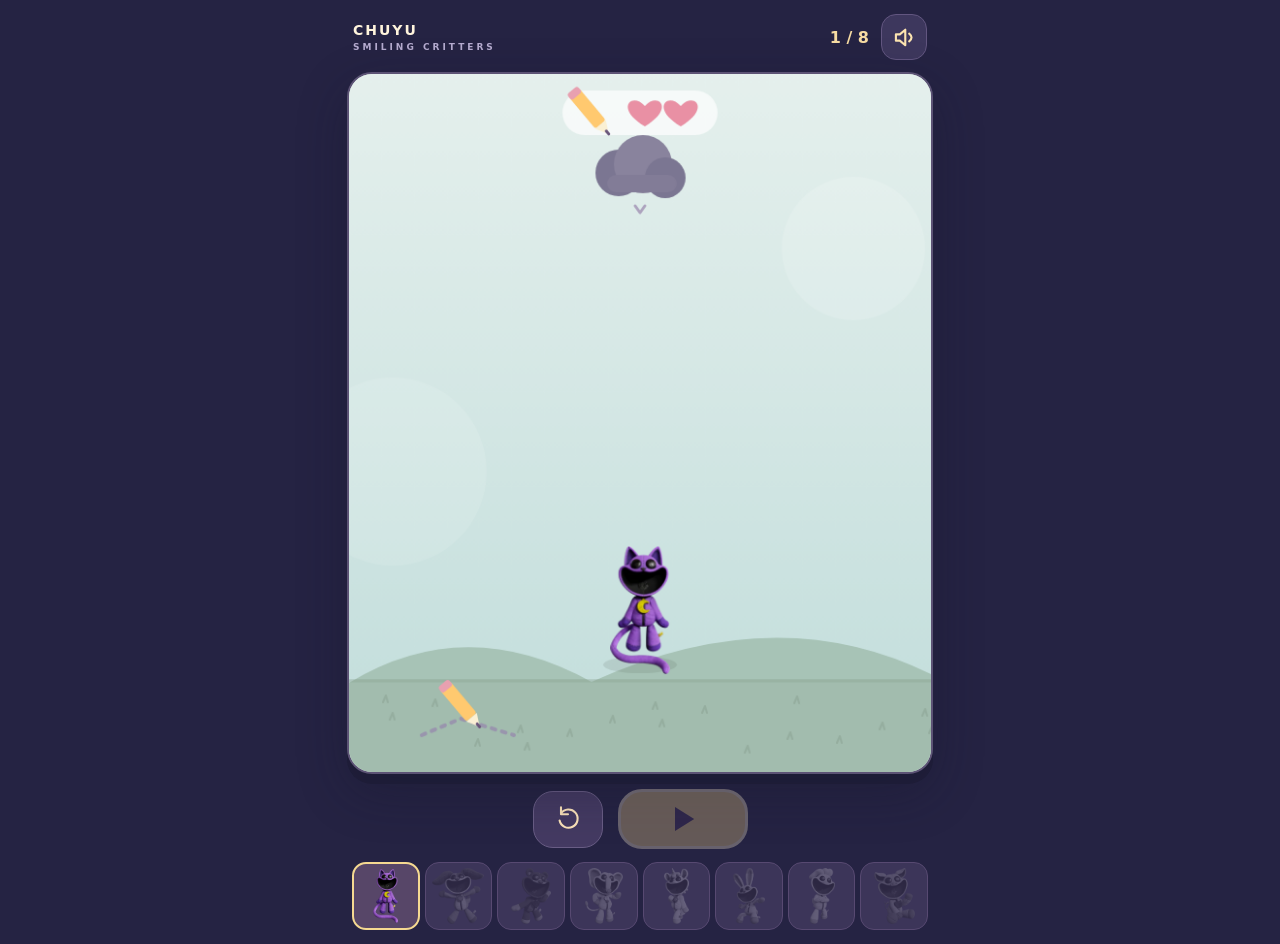
==== commit 396e08ee: "Make drawn walls destructible with local cracks, breaches, repair and heavy impacts" ====
--- a/star-rescue/index.html
+++ b/star-rescue/index.html
@@ -3,7 +3,7 @@
 </style></head><body><main id="app"><header><div class="wordmark">CHUYU<small>SMILING CRITTERS</small></div><span id="level">1 / 8</span><button class="tool" id="sound" aria-label="关闭声音"><svg viewBox="0 0 32 32"><path d="M5 12H10L17 6V26L10 20H5Z M22 11Q28 16 22 21"/></svg></button></header><section id="stage"><canvas id="game" width="600" height="720" aria-label="按住并拖动，画墙保护角色。画完按播放，保护六秒；还可以继续补画。"></canvas><div id="result" class="overlay" hidden><div id="collection"></div><img id="resultArt" alt=""><div id="resultSymbol"></div><div id="resultButtons"><button id="retry" aria-label="重新画"><svg viewBox="0 0 40 40"><path d="M10 15A13 13 0 1 1 8 25M10 6V16H20"/></svg></button><button id="next" aria-label="下一关"><svg viewBox="0 0 40 40"><path d="M10 5L34 20 10 35Z"/></svg></button></div></div></section><div id="controls"><button id="reset" aria-label="清除画线重新画"><svg viewBox="0 0 40 40"><path d="M10 15A13 13 0 1 1 8 25M10 6V16H20"/></svg></button><button id="action" disabled aria-label="开始保护"><svg viewBox="0 0 40 40"><path d="M10 5L34 20 10 35Z"/></svg></button></div><nav id="stickers" aria-label="选择关卡"></nav></main>
 <script>
 'use strict';
-const ASSETS={"catnap": "[data-uri]", "dogday": "[data-uri]", "kickin": "[data-uri]", "crafty": "[data-uri]", "bubba": "[data-uri]", "picky": "[data-uri]", "hoppy": "[data-uri]", "bobby": "[data-uri]"};
+const ASSETS={"hoppy": "[data-uri]", "picky": "[data-uri]", "kickin": "[data-uri]", "bobby": "[data-uri]", "dogday": "[data-uri]", "catnap": "[data-uri]", "bubba": "[data-uri]", "crafty": "[data-uri]"};
 const IDS=['catnap','dogday','bobby','bubba','crafty','hoppy','kickin','picky'];
 const NAMES=['CatNap','DogDay','Bobby BearHug','Bubba Bubbaphant','CraftyCorn','Hoppy Hopscotch','KickinChicken','PickyPiggy'];
 // Lines are stationary magic walls. Hazards use continuous substeps and capsule collisions.
@@ -20,19 +20,26 @@
 function nearest(px,py,a,b){let dx=b.x-a.x,dy=b.y-a.y,l=dx*dx+dy*dy,t=l?Math.max(0,Math.min(1,((px-a.x)*dx+(py-a.y)*dy)/l)):0;return{x:a.x+t*dx,y:a.y+t*dy}}
 function distanceToSegment(x,y,a,b){let q=nearest(x,y,a,b);return Math.hypot(x-q.x,y-q.y)}
 class World{
- constructor(index,random=Math.random){this.index=index;this.level=LEVELS[index];this.random=random;this.lines=[];this.balls=[];this.state='draw';this.time=0;this.nextSpawn=0;this.hits=0;this.blocks=0;this.invincible=0;this.impacts=[];this.count=0}
+ constructor(index,random=Math.random){this.index=index;this.level=LEVELS[index];this.random=random;this.lines=[];this.balls=[];this.state='draw';this.time=0;this.nextSpawn=0;this.hits=0;this.blocks=0;this.invincible=0;this.impacts=[];this.count=0;this.breaks=0;this.debris=[];this.breach=null}
  legal(a,b){let l=this.level;if(distanceToSegment(l.cx,l.cy-5,a,b)<53)return false;return !l.sources.some(s=>distanceToSegment(s.x,s.y,a,b)<39)}
- add(a,b){if(this.lines.length>=1100||Math.hypot(a.x-b.x,a.y-b.y)<2||!this.legal(a,b))return false;this.lines.push({a:{...a},b:{...b}});return true}
+ add(a,b){let length=Math.hypot(a.x-b.x,a.y-b.y);if(this.lines.length>=1100||length<2||!this.legal(a,b))return false;let n=Math.ceil(length/9),dx=(b.x-a.x)/length,dy=(b.y-a.y)/length;
+ for(let i=0;i<n;i++){let u={x:a.x+(b.x-a.x)*i/n,y:a.y+(b.y-a.y)*i/n},v={x:a.x+(b.x-a.x)*(i+1)/n,y:a.y+(b.y-a.y)*(i+1)/n},mx=(u.x+v.x)/2,my=(u.y+v.y)/2;
+ let existing=this.lines.find(z=>{let zx=z.b.x-z.a.x,zy=z.b.y-z.a.y,l=Math.hypot(zx,zy)||1;return z.hp>0&&Math.abs((zx*dx+zy*dy)/l)>.8&&distanceToSegment(mx,my,z.a,z.b)<5});
+ if(existing)existing.hp=4;else this.lines.push({a:u,b:v,hp:4});}return true}
+ damage(q,a,z,amount){let len=Math.hypot(z.x-a.x,z.y-a.y)||1,tx=(z.x-a.x)/len,ty=(z.y-a.y)/len,broken=false;
+ for(let wall of this.lines){let mx=(wall.a.x+wall.b.x)/2-q.x,my=(wall.a.y+wall.b.y)/2-q.y;
+ if(wall.hp>0&&Math.abs(mx*tx+my*ty)<66&&Math.abs(-mx*ty+my*tx)<12){wall.hp=Math.max(0,wall.hp-amount);if(wall.hp===0){broken=true;this.debris.push({x:mx+q.x,y:my+q.y,vx:(this.random()-.5)*100,vy:-30,life:1.2})}}}
+ if(broken){this.breaks++;this.breach={x:q.x,y:q.y,life:2.4};}}
  launch(){if(this.state!=='draw'||!this.lines.length)return false;this.state='run';return true}
- spawn(){let l=this.level;for(let s of l.sources){let x=s.x+(this.random()-.5)*2*s.spread;this.balls.push({x,y:s.y,vx:s.vx,vy:s.vy,g:s.g,r:12,age:0,kind:s.vx===0?'rock':'ball',seed:this.random()*6,mark:-1})}}
- collide(b,a,z,key){let q=nearest(b.x,b.y,a,z),dx=b.x-q.x,dy=b.y-q.y,d=Math.hypot(dx,dy),r=b.r+7;if(d>=r)return;let nx,ny;if(d>.001){nx=dx/d;ny=dy/d}else{let len=Math.hypot(z.x-a.x,z.y-a.y)||1;nx=-(z.y-a.y)/len;ny=(z.x-a.x)/len;if(b.vx*nx+b.vy*ny>0){nx=-nx;ny=-ny}}b.x=q.x+nx*(r+.1);b.y=q.y+ny*(r+.1);let speed=b.vx*nx+b.vy*ny;if(speed<0){b.vx-=1.48*speed*nx;b.vy-=1.48*speed*ny;b.vx*=.97;b.vy*=.97;if(b.mark!==key&&Math.abs(speed)>45){this.blocks++;this.impacts.push({x:q.x,y:q.y,life:.4});b.mark=key}}}
- tick(dt){if(this.state!=='run')return;this.time+=dt;this.invincible=Math.max(0,this.invincible-dt);this.impacts.forEach(p=>p.life-=dt);this.impacts=this.impacts.filter(p=>p.life>0);if(this.time>=this.nextSpawn&&this.time<4.35){this.spawn();this.nextSpawn+=this.level.interval}
+ spawn(){let l=this.level;for(let s of l.sources){let x=s.x+(this.random()-.5)*2*s.spread;let heavy=this.index>=2&&this.count%4===3;this.count++;this.balls.push({x,y:s.y+(s.vx!==0?(this.count%2? -16:12):0),vx:s.vx,vy:s.vy,g:s.g,r:heavy?17:12,heavy,age:0,kind:s.vx===0?'rock':'ball',seed:this.random()*6,mark:-1,lastHit:-10})}}
+ collide(b,a,z,key){let q=nearest(b.x,b.y,a,z),dx=b.x-q.x,dy=b.y-q.y,d=Math.hypot(dx,dy),r=b.r+7;if(d>=r)return;let nx,ny;if(d>.001){nx=dx/d;ny=dy/d}else{let len=Math.hypot(z.x-a.x,z.y-a.y)||1;nx=-(z.y-a.y)/len;ny=(z.x-a.x)/len;if(b.vx*nx+b.vy*ny>0){nx=-nx;ny=-ny}}b.x=q.x+nx*(r+.1);b.y=q.y+ny*(r+.1);let speed=b.vx*nx+b.vy*ny;if(speed<0){b.vx-=1.48*speed*nx;b.vy-=1.48*speed*ny;b.vx*=.97;b.vy*=.97;if(key>=0&&this.time-b.lastHit>.22&&Math.abs(speed)>45){this.blocks++;this.impacts.push({x:q.x,y:q.y,life:.4});b.lastHit=this.time;if(!b.spentForce){this.damage(q,a,z,b.heavy?2:1);b.spentForce=true}}}}
+ tick(dt){if(this.state!=='run')return;this.time+=dt;this.invincible=Math.max(0,this.invincible-dt);this.impacts.forEach(p=>p.life-=dt);this.impacts=this.impacts.filter(p=>p.life>0);this.debris.forEach(p=>{p.x+=p.vx*dt;p.y+=p.vy*dt;p.vy+=330*dt;p.life-=dt});this.debris=this.debris.filter(p=>p.life>0);if(this.breach)this.breach.life-=dt;if(this.time>=this.nextSpawn&&this.time<4.35){this.spawn();this.nextSpawn+=this.level.interval}
  for(let b of this.balls){b.age+=dt;b.vy+=b.g*dt;b.x+=b.vx*dt;b.y+=b.vy*dt;
- for(let i=0;i<this.lines.length;i++)this.collide(b,this.lines[i].a,this.lines[i].b,i);
+ for(let i=0;i<this.lines.length;i++)if(this.lines[i].hp>0)this.collide(b,this.lines[i].a,this.lines[i].b,i);
  for(let t of this.level.terrain){this.collide(b,{x:t.x,y:t.y},{x:t.x+t.w,y:t.y},-2);this.collide(b,{x:t.x,y:t.y},{x:t.x,y:t.y+t.h},-2);this.collide(b,{x:t.x+t.w,y:t.y},{x:t.x+t.w,y:t.y+t.h},-2)}
  if(b.y>624-b.r&&b.x>0&&b.x<600){b.y=624-b.r;b.vy=-Math.abs(b.vy)*.32;b.vx*=.985;if(Math.abs(b.vx)<20)b.vx+=(b.x<this.level.cx?-1:1)*10}
  let l=this.level,dx=(b.x-l.cx)/29,dy=(b.y-(l.cy-2))/48;if(dx*dx+dy*dy<1){b.dead=true;if(this.invincible<=0){this.hits++;this.invincible=.65;if(this.hits>=2)this.state='fail'}}}
- this.balls=this.balls.filter(b=>!b.dead&&b.x>-50&&b.x<650&&b.y<770&&b.age<7);
+ this.lines=this.lines.filter(w=>w.hp>0);this.balls=this.balls.filter(b=>!b.dead&&b.x>-50&&b.x<650&&b.y<770&&b.age<7);
  if(this.time>=6&&this.state==='run')this.state='win';}
 }
 const canvas=document.getElementById('game'),ctx=canvas.getContext('2d'),action=document.getElementById('action'),result=document.getElementById('result'),resultArt=document.getElementById('resultArt'),symbol=document.getElementById('resultSymbol'),collection=document.getElementById('collection');
@@ -66,8 +73,10 @@
  l.sources.forEach(drawSource);
  round(220,17,160,46,23,'#ffffffb0');if(world.state==='run'){circle(244,40,13,'#9885bd');ctx.strokeStyle='#e2d9ea';ctx.lineWidth=5;ctx.beginPath();ctx.arc(244,40,13,-Math.PI/2,Math.PI*1.5);ctx.stroke();ctx.strokeStyle='#9474b9';ctx.beginPath();ctx.arc(244,40,13,-Math.PI/2,-Math.PI/2+Math.PI*2*Math.min(world.time/6,1));ctx.stroke();label(Math.max(0,Math.ceil(6-world.time)),278,41,24,'#625376');heart(321,41,world.hits<1);heart(353,41,world.hits<2)}else{pencil(251,42);heart(305,42,true);heart(342,42,true)}
  // Clear capsule-style ink, with highlight, makes every drawn wall visible.
- for(let s of world.lines)path([[s.a.x,s.a.y],[s.b.x,s.b.y]],'#76618f',14);
- for(let s of world.lines)path([[s.a.x,s.a.y-2],[s.b.x,s.b.y-2]],'#bda3e0',5);
+ for(let s of world.lines)path([[s.a.x,s.a.y],[s.b.x,s.b.y]],s.hp>=4?'#76618f':s.hp===3?'#c58c47':s.hp===2?'#cb7051':'#b34e60',14);
+ for(let s of world.lines){path([[s.a.x,s.a.y-2],[s.b.x,s.b.y-2]],s.hp>=4?'#bda3e0':s.hp===3?'#ffe08d':s.hp===2?'#fbb77e':'#f59b9b',5);let mx=(s.a.x+s.b.x)/2,my=(s.a.y+s.b.y)/2;if(s.hp<=2&&Math.floor((mx+my)/9)%3===0)path([[mx-3,my-7],[mx+2,my-1],[mx-2,my+3],[mx+3,my+7]],'#653c55',2)}
+ for(let d of world.debris){ctx.globalAlpha=Math.min(1,d.life);round(d.x,d.y,9,5,2,'#98768c');ctx.globalAlpha=1}
+ if(world.breach&&world.breach.life>0&&world.state==='run'){let b=world.breach;ctx.globalAlpha=.5+.4*Math.sin(clock*9);ctx.setLineDash([5,7]);ctx.beginPath();ctx.arc(b.x,b.y,34,0,7);ctx.strokeStyle='#d26d76';ctx.lineWidth=3;ctx.stroke();ctx.setLineDash([]);ctx.globalAlpha=1;pencil(b.x+39,b.y-17)}
  if(invalid>0){ctx.setLineDash([6,9]);ctx.strokeStyle='#d3908a';ctx.lineWidth=3;ctx.beginPath();ctx.arc(l.cx,l.cy-5,53,0,Math.PI*2);ctx.stroke();ctx.setLineDash([])}
  ctx.save();ctx.translate(l.cx,l.cy);ctx.scale(1,.23);circle(0,245,38,'#48514322');ctx.restore();
  if(world.invincible<=0||Math.floor(clock*12)%2===0)sprite(l.id,l.cx,l.cy,95,132);
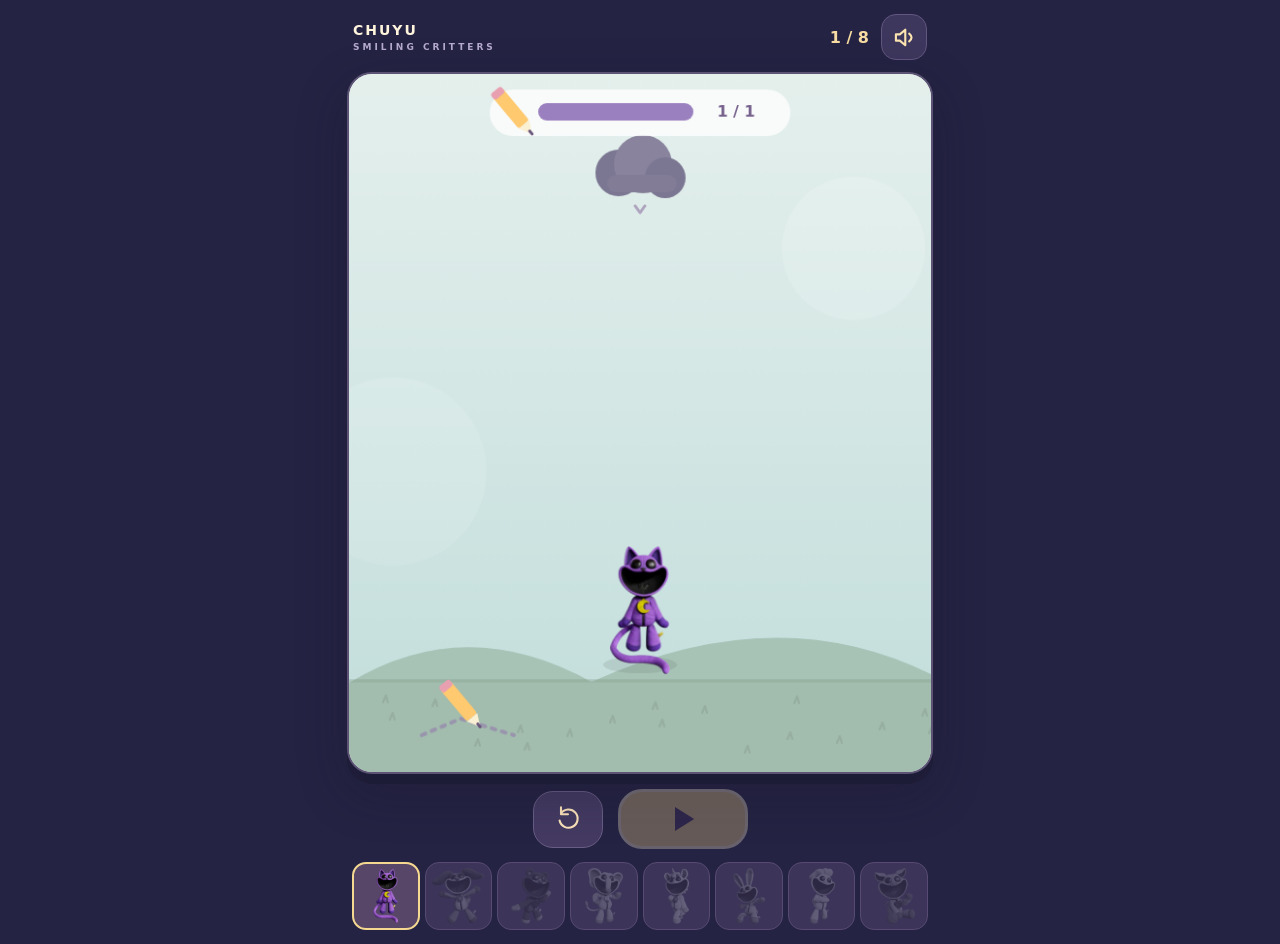
==== commit 44a328cd: "Limit defense to one ink-budgeted stroke and explode critters into toy fragments on impact" ====
--- a/star-rescue/index.html
+++ b/star-rescue/index.html
@@ -1,6 +1,6 @@
 <!doctype html><html lang="zh-CN"><head><meta charset="utf-8"><meta name="viewport" content="width=device-width,initial-scale=1,viewport-fit=cover"><meta name="theme-color" content="#252343"><title>CHUYU · Draw & Protect</title><style>
 *{box-sizing:border-box;-webkit-tap-highlight-color:transparent}html,body{margin:0;min-height:100%;background:#252343;color:#fff4dc;font-family:ui-rounded,system-ui,sans-serif}body{overscroll-behavior:none}button{cursor:pointer;font:inherit;touch-action:manipulation;border:0}button:focus-visible{outline:4px solid #ffe391;outline-offset:3px}#app{width:min(100%,610px);margin:auto;padding:12px 12px max(14px,env(safe-area-inset-bottom))}header{display:flex;align-items:center;gap:12px;padding:2px 6px 12px}.wordmark{flex:1;font-weight:850;letter-spacing:2px;font-size:14px}.wordmark small{display:block;font-size:9px;letter-spacing:3px;color:#b6acd0;margin-top:4px}#level{font-size:16px;font-weight:700;color:#f7dca3}.tool{width:46px;height:46px;display:grid;place-items:center;background:#3d375d;color:#fce4b0;border-radius:15px;border:1px solid #625680}.tool svg{width:25px;height:25px;stroke:currentColor;stroke-width:2.7;fill:none;stroke-linecap:round;stroke-linejoin:round}#stage{position:relative;border-radius:25px;overflow:hidden;box-shadow:0 10px 0 #15152b55,0 18px 50px #15152b55;border:2px solid #5c5375;background:#d6e6de}canvas{display:block;width:100%;aspect-ratio:5/6;touch-action:none;cursor:crosshair}#controls{display:flex;justify-content:center;align-items:center;gap:15px;margin:15px 0 13px}#reset{width:70px;height:57px;border-radius:20px;background:#443a62;color:#fce4ba;border:1px solid #695d85}#reset svg{width:28px;height:28px;stroke:currentColor;stroke-width:3;fill:none;stroke-linecap:round;stroke-linejoin:round}#action{width:130px;height:60px;border:3px solid #fff1cd;border-radius:24px;display:grid;place-items:center;background:#f9d887;color:#47315d;box-shadow:0 5px 0 #aa8551;transition:opacity .2s}#action:disabled{opacity:.3;cursor:default;box-shadow:none}#action svg{width:32px;height:32px;fill:currentColor}#stickers{display:flex;gap:5px;justify-content:center;padding:0 5px}#stickers button{padding:5px 2px;background:#3c3559;border-radius:14px;width:12%;height:68px;border:1px solid #574971}#stickers img{width:100%;height:100%;object-fit:contain;opacity:.25;filter:grayscale(1);pointer-events:none}#stickers button.done img{opacity:1;filter:none}#stickers button.current{border:2px solid #f5d991;background:#574668}#stickers button.current img{opacity:1;filter:none}.overlay{position:absolute;inset:0;background:#26233bbc;backdrop-filter:blur(7px);display:flex;flex-direction:column;align-items:center;justify-content:center;z-index:3}.overlay[hidden]{display:none}#resultArt{width:45%;height:38%;object-fit:contain;filter:drop-shadow(0 14px 8px #0002)}#resultSymbol{width:68px;height:68px;margin:10px 0 18px;color:#ffe19b}#resultSymbol svg{width:100%;height:100%;stroke:currentColor;stroke-width:5;fill:none;stroke-linecap:round;stroke-linejoin:round}#resultButtons{display:flex;gap:20px}#resultButtons button{width:92px;height:72px;border-radius:24px;background:#f7d68e;color:#493a65;border:3px solid #fff4d8;box-shadow:0 5px 0 #ac8b58}#resultButtons svg{width:35px;height:35px;stroke:currentColor;stroke-width:3;fill:none;stroke-linecap:round;stroke-linejoin:round}#next svg{fill:currentColor;stroke:none}#collection{display:none;grid-template-columns:repeat(4,1fr);gap:16px;width:90%;margin-bottom:30px}#collection img{width:100%;height:110px;object-fit:contain;animation:hop .7s ease-in-out infinite alternate}#resultArt.happy{animation:hop .7s ease-in-out infinite alternate}@keyframes hop{to{transform:translateY(-12px) rotate(4deg)}}@media(max-height:780px) and (min-width:550px){#app{width:480px}#stickers button{height:52px}#controls{margin:10px}header{padding-bottom:8px}}@media(max-width:380px){#app{padding:8px}header{padding-bottom:8px}#stickers button{height:55px}}@media(prefers-reduced-motion:reduce){#collection img,#resultArt.happy{animation:none}}
-</style></head><body><main id="app"><header><div class="wordmark">CHUYU<small>SMILING CRITTERS</small></div><span id="level">1 / 8</span><button class="tool" id="sound" aria-label="关闭声音"><svg viewBox="0 0 32 32"><path d="M5 12H10L17 6V26L10 20H5Z M22 11Q28 16 22 21"/></svg></button></header><section id="stage"><canvas id="game" width="600" height="720" aria-label="按住并拖动，画墙保护角色。画完按播放，保护六秒；还可以继续补画。"></canvas><div id="result" class="overlay" hidden><div id="collection"></div><img id="resultArt" alt=""><div id="resultSymbol"></div><div id="resultButtons"><button id="retry" aria-label="重新画"><svg viewBox="0 0 40 40"><path d="M10 15A13 13 0 1 1 8 25M10 6V16H20"/></svg></button><button id="next" aria-label="下一关"><svg viewBox="0 0 40 40"><path d="M10 5L34 20 10 35Z"/></svg></button></div></div></section><div id="controls"><button id="reset" aria-label="清除画线重新画"><svg viewBox="0 0 40 40"><path d="M10 15A13 13 0 1 1 8 25M10 6V16H20"/></svg></button><button id="action" disabled aria-label="开始保护"><svg viewBox="0 0 40 40"><path d="M10 5L34 20 10 35Z"/></svg></button></div><nav id="stickers" aria-label="选择关卡"></nav></main>
+</style></head><body><main id="app"><header><div class="wordmark">CHUYU<small>SMILING CRITTERS</small></div><span id="level">1 / 8</span><button class="tool" id="sound" aria-label="关闭声音"><svg viewBox="0 0 32 32"><path d="M5 12H10L17 6V26L10 20H5Z M22 11Q28 16 22 21"/></svg></button></header><section id="stage"><canvas id="game" width="600" height="720" aria-label="只有一笔，墨水有限。画完按播放，保护六秒。被击中即失败。"></canvas><div id="result" class="overlay" hidden><div id="collection"></div><img id="resultArt" alt=""><div id="resultSymbol"></div><div id="resultButtons"><button id="retry" aria-label="重新画"><svg viewBox="0 0 40 40"><path d="M10 15A13 13 0 1 1 8 25M10 6V16H20"/></svg></button><button id="next" aria-label="下一关"><svg viewBox="0 0 40 40"><path d="M10 5L34 20 10 35Z"/></svg></button></div></div></section><div id="controls"><button id="reset" aria-label="清除画线重新画"><svg viewBox="0 0 40 40"><path d="M10 15A13 13 0 1 1 8 25M10 6V16H20"/></svg></button><button id="action" disabled aria-label="开始保护"><svg viewBox="0 0 40 40"><path d="M10 5L34 20 10 35Z"/></svg></button></div><nav id="stickers" aria-label="选择关卡"></nav></main>
 <script>
 'use strict';
 const ASSETS={"hoppy": "[data-uri]", "picky": "[data-uri]", "kickin": "[data-uri]", "bobby": "[data-uri]", "dogday": "[data-uri]", "catnap": "[data-uri]", "bubba": "[data-uri]", "crafty": "[data-uri]"};
@@ -20,9 +20,11 @@
 function nearest(px,py,a,b){let dx=b.x-a.x,dy=b.y-a.y,l=dx*dx+dy*dy,t=l?Math.max(0,Math.min(1,((px-a.x)*dx+(py-a.y)*dy)/l)):0;return{x:a.x+t*dx,y:a.y+t*dy}}
 function distanceToSegment(x,y,a,b){let q=nearest(x,y,a,b);return Math.hypot(x-q.x,y-q.y)}
 class World{
- constructor(index,random=Math.random){this.index=index;this.level=LEVELS[index];this.random=random;this.lines=[];this.balls=[];this.state='draw';this.time=0;this.nextSpawn=0;this.hits=0;this.blocks=0;this.invincible=0;this.impacts=[];this.count=0;this.breaks=0;this.debris=[];this.breach=null}
+ constructor(index,random=Math.random){this.index=index;this.level=LEVELS[index];this.random=random;this.lines=[];this.balls=[];this.state='draw';this.time=0;this.nextSpawn=0;this.hits=0;this.blocks=0;this.invincible=0;this.impacts=[];this.count=0;this.breaks=0;this.debris=[];this.breach=null;this.inkMax=[350,260,260,400,520,490,520,490][index];this.ink=this.inkMax;this.strokeActive=false;this.strokeUsed=false}
  legal(a,b){let l=this.level;if(distanceToSegment(l.cx,l.cy-5,a,b)<53)return false;return !l.sources.some(s=>distanceToSegment(s.x,s.y,a,b)<39)}
- add(a,b){let length=Math.hypot(a.x-b.x,a.y-b.y);if(this.lines.length>=1100||length<2||!this.legal(a,b))return false;let n=Math.ceil(length/9),dx=(b.x-a.x)/length,dy=(b.y-a.y)/length;
+ beginStroke(){if(this.state!=='draw'||this.strokeUsed||this.strokeActive||this.ink<2)return false;this.strokeActive=true;return true}
+ endStroke(){this.strokeActive=false;if(this.lines.length)this.strokeUsed=true}
+ add(a,b){if(this.state!=='draw'||!this.strokeActive||this.strokeUsed||this.ink<2)return false;let length=Math.hypot(a.x-b.x,a.y-b.y);if(this.lines.length>=1100||length<2)return false;if(length>this.ink){let t=this.ink/length;b={x:a.x+(b.x-a.x)*t,y:a.y+(b.y-a.y)*t};length=this.ink}this.ink=Math.max(0,this.ink-length);if(!this.legal(a,b))return false;let n=Math.ceil(length/9),dx=(b.x-a.x)/length,dy=(b.y-a.y)/length;
  for(let i=0;i<n;i++){let u={x:a.x+(b.x-a.x)*i/n,y:a.y+(b.y-a.y)*i/n},v={x:a.x+(b.x-a.x)*(i+1)/n,y:a.y+(b.y-a.y)*(i+1)/n},mx=(u.x+v.x)/2,my=(u.y+v.y)/2;
  let existing=this.lines.find(z=>{let zx=z.b.x-z.a.x,zy=z.b.y-z.a.y,l=Math.hypot(zx,zy)||1;return z.hp>0&&Math.abs((zx*dx+zy*dy)/l)>.8&&distanceToSegment(mx,my,z.a,z.b)<5});
  if(existing)existing.hp=4;else this.lines.push({a:u,b:v,hp:4});}return true}
@@ -30,33 +32,36 @@
  for(let wall of this.lines){let mx=(wall.a.x+wall.b.x)/2-q.x,my=(wall.a.y+wall.b.y)/2-q.y;
  if(wall.hp>0&&Math.abs(mx*tx+my*ty)<66&&Math.abs(-mx*ty+my*tx)<12){wall.hp=Math.max(0,wall.hp-amount);if(wall.hp===0){broken=true;this.debris.push({x:mx+q.x,y:my+q.y,vx:(this.random()-.5)*100,vy:-30,life:1.2})}}}
  if(broken){this.breaks++;this.breach={x:q.x,y:q.y,life:2.4};}}
- launch(){if(this.state!=='draw'||!this.lines.length)return false;this.state='run';return true}
+ launch(){if(this.state!=='draw'||this.strokeActive||!this.strokeUsed||!this.lines.length)return false;this.state='run';return true}
  spawn(){let l=this.level;for(let s of l.sources){let x=s.x+(this.random()-.5)*2*s.spread;let heavy=this.index>=2&&this.count%4===3;this.count++;this.balls.push({x,y:s.y+(s.vx!==0?(this.count%2? -16:12):0),vx:s.vx,vy:s.vy,g:s.g,r:heavy?17:12,heavy,age:0,kind:s.vx===0?'rock':'ball',seed:this.random()*6,mark:-1,lastHit:-10})}}
- collide(b,a,z,key){let q=nearest(b.x,b.y,a,z),dx=b.x-q.x,dy=b.y-q.y,d=Math.hypot(dx,dy),r=b.r+7;if(d>=r)return;let nx,ny;if(d>.001){nx=dx/d;ny=dy/d}else{let len=Math.hypot(z.x-a.x,z.y-a.y)||1;nx=-(z.y-a.y)/len;ny=(z.x-a.x)/len;if(b.vx*nx+b.vy*ny>0){nx=-nx;ny=-ny}}b.x=q.x+nx*(r+.1);b.y=q.y+ny*(r+.1);let speed=b.vx*nx+b.vy*ny;if(speed<0){b.vx-=1.48*speed*nx;b.vy-=1.48*speed*ny;b.vx*=.97;b.vy*=.97;if(key>=0&&this.time-b.lastHit>.22&&Math.abs(speed)>45){this.blocks++;this.impacts.push({x:q.x,y:q.y,life:.4});b.lastHit=this.time;if(!b.spentForce){this.damage(q,a,z,b.heavy?2:1);b.spentForce=true}}}}
+ collide(b,a,z,key){let q=nearest(b.x,b.y,a,z),dx=b.x-q.x,dy=b.y-q.y,d=Math.hypot(dx,dy),r=b.r+7;if(d>=r)return;let nx,ny;if(d>.001){nx=dx/d;ny=dy/d}else{let len=Math.hypot(z.x-a.x,z.y-a.y)||1;nx=-(z.y-a.y)/len;ny=(z.x-a.x)/len;if(b.vx*nx+b.vy*ny>0){nx=-nx;ny=-ny}}b.x=q.x+nx*(r+.1);b.y=q.y+ny*(r+.1);let incoming=Math.hypot(b.vx,b.vy),speed=b.vx*nx+b.vy*ny;if(speed<0){b.vx-=1.48*speed*nx;b.vy-=1.48*speed*ny;b.vx*=.97;b.vy*=.97;if(key>=0&&this.time-b.lastHit>.22&&Math.abs(speed)>45){this.blocks++;this.impacts.push({x:q.x,y:q.y,life:.4});b.lastHit=this.time;if(!b.spentForce){this.damage(q,a,z,(b.heavy?2:1)*(Math.abs(speed)/Math.max(1,incoming)<.84?.5:1));b.spentForce=true}}}}
  tick(dt){if(this.state!=='run')return;this.time+=dt;this.invincible=Math.max(0,this.invincible-dt);this.impacts.forEach(p=>p.life-=dt);this.impacts=this.impacts.filter(p=>p.life>0);this.debris.forEach(p=>{p.x+=p.vx*dt;p.y+=p.vy*dt;p.vy+=330*dt;p.life-=dt});this.debris=this.debris.filter(p=>p.life>0);if(this.breach)this.breach.life-=dt;if(this.time>=this.nextSpawn&&this.time<4.35){this.spawn();this.nextSpawn+=this.level.interval}
  for(let b of this.balls){b.age+=dt;b.vy+=b.g*dt;b.x+=b.vx*dt;b.y+=b.vy*dt;
  for(let i=0;i<this.lines.length;i++)if(this.lines[i].hp>0)this.collide(b,this.lines[i].a,this.lines[i].b,i);
  for(let t of this.level.terrain){this.collide(b,{x:t.x,y:t.y},{x:t.x+t.w,y:t.y},-2);this.collide(b,{x:t.x,y:t.y},{x:t.x,y:t.y+t.h},-2);this.collide(b,{x:t.x+t.w,y:t.y},{x:t.x+t.w,y:t.y+t.h},-2)}
  if(b.y>624-b.r&&b.x>0&&b.x<600){b.y=624-b.r;b.vy=-Math.abs(b.vy)*.32;b.vx*=.985;if(Math.abs(b.vx)<20)b.vx+=(b.x<this.level.cx?-1:1)*10}
- let l=this.level,dx=(b.x-l.cx)/29,dy=(b.y-(l.cy-2))/48;if(dx*dx+dy*dy<1){b.dead=true;if(this.invincible<=0){this.hits++;this.invincible=.65;if(this.hits>=2)this.state='fail'}}}
+ let l=this.level,dx=(b.x-l.cx)/29,dy=(b.y-(l.cy-2))/48;if(dx*dx+dy*dy<1){b.dead=true;if(this.invincible<=0){this.hits++;this.invincible=.65;if(this.hits>=1)this.state='fail'}}}
  this.lines=this.lines.filter(w=>w.hp>0);this.balls=this.balls.filter(b=>!b.dead&&b.x>-50&&b.x<650&&b.y<770&&b.age<7);
  if(this.time>=6&&this.state==='run')this.state='win';}
 }
 const canvas=document.getElementById('game'),ctx=canvas.getContext('2d'),action=document.getElementById('action'),result=document.getElementById('result'),resultArt=document.getElementById('resultArt'),symbol=document.getElementById('resultSymbol'),collection=document.getElementById('collection');
-let images={},world=new World(0),index=0,dragging=false,point=null,pointerId=null,clock=0,last=0,accumulator=0,settled=false,audio,muted=false,penPulse=0,ready=false,invalid=0,celebrate=[],wins=[];
+let images={},world=new World(0),index=0,dragging=false,point=null,pointerId=null,clock=0,last=0,accumulator=0,settled=false,audio,muted=false,penPulse=0,ready=false,invalid=0,celebrate=[],fragments=[],blast=0,wins=[];
 try{let s=JSON.parse(localStorage.getItem('chuyu-draw-protect-v1'));if(Array.isArray(s))wins=s.filter(x=>Number.isInteger(x)&&x>=0&&x<8)}catch(e){}
 function sound(type){if(muted)return;try{audio??=new(window.AudioContext||window.webkitAudioContext)();audio.resume();let f=type==='hit'?220:type==='block'?650:880;let o=audio.createOscillator(),g=audio.createGain();o.frequency.value=f;g.gain.setValueAtTime(.055,audio.currentTime);g.gain.exponentialRampToValueAtTime(.001,audio.currentTime+.16);o.connect(g);g.connect(audio.destination);o.start();o.stop(audio.currentTime+.17)}catch(e){}}
 function buildAlbum(){let el=document.getElementById('stickers');el.innerHTML='';IDS.forEach((id,i)=>{let b=document.createElement('button');b.setAttribute('aria-label',NAMES[i]+' 关卡');b.className=(wins.includes(i)?'done ':'')+(i===index?'current':'');let im=document.createElement('img');im.src=ASSETS[id];im.alt=NAMES[i];b.append(im);b.onclick=()=>loadLevel(i);el.append(b)})}
-function loadLevel(n){index=n;world=new World(n);dragging=false;point=null;pointerId=null;settled=false;accumulator=0;invalid=0;celebrate=[];clock=0;result.hidden=true;collection.style.display='none';resultArt.style.display='block';document.getElementById('level').textContent=(n+1)+' / 8';action.disabled=true;action.setAttribute('aria-label','画线后开始保护');buildAlbum()}
+function loadLevel(n){index=n;world=new World(n);dragging=false;point=null;pointerId=null;settled=false;accumulator=0;invalid=0;celebrate=[];fragments=[];blast=0;clock=0;result.hidden=true;collection.style.display='none';resultArt.style.display='block';document.getElementById('level').textContent=(n+1)+' / 8';action.disabled=true;action.setAttribute('aria-label','画线后开始保护');buildAlbum()}
 function launch(){if(dragging||!ready)return;if(world.launch()){sound('start');action.disabled=true;action.setAttribute('aria-label','正在保护')}}
 action.onclick=launch;document.getElementById('reset').onclick=()=>loadLevel(index);document.getElementById('retry').onclick=()=>loadLevel(index);document.getElementById('next').onclick=()=>loadLevel((index+1)%8);document.getElementById('sound').onclick=()=>{muted=!muted;document.getElementById('sound').style.opacity=muted?.4:1;document.getElementById('sound').setAttribute('aria-label',muted?'打开声音':'关闭声音')};
 function pos(e){let r=canvas.getBoundingClientRect();return{x:Math.max(12,Math.min(588,(e.clientX-r.left)*600/r.width)),y:Math.max(72,Math.min(676,(e.clientY-r.top)*720/r.height))}}
-canvas.addEventListener('pointerdown',e=>{if(!ready||!['draw','run'].includes(world.state)||dragging)return;e.preventDefault();sound('pen');dragging=true;pointerId=e.pointerId;point=pos(e);canvas.setPointerCapture(e.pointerId)});
+canvas.addEventListener('pointerdown',e=>{if(!ready||dragging||!world.beginStroke()){penPulse=.7;return;}e.preventDefault();sound('pen');dragging=true;pointerId=e.pointerId;point=pos(e);canvas.setPointerCapture(e.pointerId)});
 canvas.addEventListener('pointermove',e=>{if(!dragging||e.pointerId!==pointerId)return;e.preventDefault();let q=pos(e);let events=e.getCoalescedEvents?e.getCoalescedEvents():[e];if(!events.length)events=[e];for(let event of events){q=pos(event);if(Math.hypot(q.x-point.x,q.y-point.y)>3){if(!world.add(point,q))invalid=.35;point=q}}action.disabled=world.state!=='draw'||!world.lines.length});
-function release(e){if(e.pointerId!==pointerId)return;dragging=false;point=null;pointerId=null;try{canvas.releasePointerCapture(e.pointerId)}catch(err){}action.disabled=world.state!=='draw'||!world.lines.length;action.setAttribute('aria-label','开始保护六秒')}
-canvas.addEventListener('pointerup',release);canvas.addEventListener('pointercancel',release);canvas.addEventListener('lostpointercapture',()=>{dragging=false;point=null;pointerId=null});
+function release(e){if(e.pointerId!==pointerId)return;dragging=false;point=null;pointerId=null;world.endStroke();try{canvas.releasePointerCapture(e.pointerId)}catch(err){}action.disabled=world.state!=='draw'||!world.lines.length;action.setAttribute('aria-label','开始保护六秒')}
+canvas.addEventListener('pointerup',release);canvas.addEventListener('pointercancel',release);canvas.addEventListener('lostpointercapture',()=>{world.endStroke();dragging=false;point=null;pointerId=null});
 window.addEventListener('keydown',e=>{if(e.code==='Space'){e.preventDefault();launch()}if(e.key.toLowerCase()==='r')loadLevel(index)});
-function finish(){if(settled)return;settled=true;dragging=false;if(world.state==='win'){if(!wins.includes(index))wins.push(index);try{localStorage.setItem('chuyu-draw-protect-v1',JSON.stringify(wins))}catch(e){}sound('win');buildAlbum();for(let i=0;i<75;i++)celebrate.push({x:300,y:350,vx:(Math.random()-.5)*420,vy:-Math.random()*330-60,life:2.1,color:['#f4d785','#b39ce8','#81cdbc','#edacb9'][i%4]})}else sound('hit');setTimeout(()=>{if(!settled||!['win','fail'].includes(world.state))return;result.hidden=false;resultArt.src=ASSETS[IDS[index]];resultArt.alt=NAMES[index];let good=world.state==='win';resultArt.className=good?'happy':'';symbol.innerHTML=good?'<svg viewBox="0 0 70 70"><path d="M15 36L29 50 57 20"/></svg>':'<svg viewBox="0 0 70 70"><path d="M20 24A22 22 0 1 1 15 43M20 10V26H36"/></svg>';document.getElementById('next').hidden=!good;if(good&&index===7){collection.innerHTML=IDS.map((id,i)=>'<img src="'+ASSETS[id]+'" alt="'+NAMES[i]+'" style="animation-delay:'+(-i*.11)+'s">').join('');collection.style.display='grid';resultArt.style.display='none'}},world.state==='win'?900:600)}
+function explode(){let l=world.level,im=images[IDS[l.id]],scale=Math.min(95/im.width,132/im.height),w=im.width*scale,h=im.height*scale;fragments=[];blast=.4;
+ for(let row=0;row<5;row++)for(let col=0;col<4;col++){let x=(col+.5)/4-.5,y=(row+.5)/5-.5;fragments.push({sx:col*im.width/4,sy:row*im.height/5,sw:im.width/4,sh:im.height/5,dw:w/4,dh:h/5,x:l.cx+x*w,y:l.cy+y*h,vx:x*420+(Math.random()-.5)*100,vy:y*260-170,angle:0,spin:(Math.random()-.5)*12,life:1.6})}}
+function drawFragments(){let im=images[IDS[world.level.id]];if(!im)return;if(blast>0){let t=1-blast/.4;ctx.save();ctx.globalAlpha=1-t;circle(world.level.cx,world.level.cy,25+t*100,'#ffdc91');ctx.strokeStyle='#fff2c5';ctx.lineWidth=7;ctx.beginPath();ctx.arc(world.level.cx,world.level.cy,35+t*110,0,7);ctx.stroke();ctx.restore()}for(let p of fragments){ctx.save();ctx.translate(p.x,p.y);ctx.rotate(p.angle);ctx.globalAlpha=Math.min(1,p.life*1.8);ctx.drawImage(im,p.sx,p.sy,p.sw,p.sh,-p.dw/2,-p.dh/2,p.dw,p.dh);ctx.restore()}}
+function finish(){if(settled)return;const finishedWorld=world;settled=true;dragging=false;if(world.state==='win'){if(!wins.includes(index))wins.push(index);try{localStorage.setItem('chuyu-draw-protect-v1',JSON.stringify(wins))}catch(e){}sound('win');buildAlbum();for(let i=0;i<75;i++)celebrate.push({x:300,y:350,vx:(Math.random()-.5)*420,vy:-Math.random()*330-60,life:2.1,color:['#f4d785','#b39ce8','#81cdbc','#edacb9'][i%4]})}else{sound('hit');explode()}setTimeout(()=>{if(world!==finishedWorld||!settled||!['win','fail'].includes(world.state))return;result.hidden=false;resultArt.src=ASSETS[IDS[index]];resultArt.alt=NAMES[index];let good=world.state==='win';resultArt.className=good?'happy':'';resultArt.style.display=good?'block':'none';symbol.innerHTML=good?'<svg viewBox="0 0 70 70"><path d="M15 36L29 50 57 20"/></svg>':'<svg viewBox="0 0 70 70"><path d="M20 24A22 22 0 1 1 15 43M20 10V26H36"/></svg>';document.getElementById('next').hidden=!good;if(good&&index===7){collection.innerHTML=IDS.map((id,i)=>'<img src="'+ASSETS[id]+'" alt="'+NAMES[i]+'" style="animation-delay:'+(-i*.11)+'s">').join('');collection.style.display='grid';resultArt.style.display='none'}},world.state==='win'?900:1600)}
 function circle(x,y,r,c){ctx.beginPath();ctx.arc(x,y,r,0,Math.PI*2);ctx.fillStyle=c;ctx.fill()}
 function path(points,c,w=3){ctx.beginPath();ctx.moveTo(points[0][0],points[0][1]);for(let i=1;i<points.length;i++)ctx.lineTo(points[i][0],points[i][1]);ctx.strokeStyle=c;ctx.lineWidth=w;ctx.lineCap='round';ctx.lineJoin='round';ctx.stroke()}
 function round(x,y,w,h,r,c){ctx.fillStyle=c;ctx.beginPath();ctx.roundRect(x,y,w,h,r);ctx.fill()}
@@ -71,22 +76,24 @@
  for(let i=0;i<18;i++){let x=(i*139+35)%600,y=648+(i*31)%55;path([[x,y],[x+3,y-7],[x+5,y]],'#73867744',2)}
  for(let t of l.terrain){round(t.x,t.y,t.w,t.h,7,'#a19198');round(t.x,t.y,t.w,7,5,'#c9b7ad')}
  l.sources.forEach(drawSource);
- round(220,17,160,46,23,'#ffffffb0');if(world.state==='run'){circle(244,40,13,'#9885bd');ctx.strokeStyle='#e2d9ea';ctx.lineWidth=5;ctx.beginPath();ctx.arc(244,40,13,-Math.PI/2,Math.PI*1.5);ctx.stroke();ctx.strokeStyle='#9474b9';ctx.beginPath();ctx.arc(244,40,13,-Math.PI/2,-Math.PI/2+Math.PI*2*Math.min(world.time/6,1));ctx.stroke();label(Math.max(0,Math.ceil(6-world.time)),278,41,24,'#625376');heart(321,41,world.hits<1);heart(353,41,world.hits<2)}else{pencil(251,42);heart(305,42,true);heart(342,42,true)}
+ round(145,16,310,48,24,'#ffffffc9');pencil(172,42);let remaining=world.ink/world.inkMax;round(195,30,160,18,9,'#c8bed044');if(remaining>0)round(195,30,160*remaining,18,9,remaining<.2?'#de887f':'#9b80bf');label(world.strokeUsed?'0 / 1':'1 / 1',399,40,16,'#76608c');
+ if(world.state==='run'){round(244,76,112,42,21,'#ffffffbd');label(Math.max(0,Math.ceil(6-world.time)),280,97,23,'#625376');heart(326,98,world.hits===0)}
+
  // Clear capsule-style ink, with highlight, makes every drawn wall visible.
- for(let s of world.lines)path([[s.a.x,s.a.y],[s.b.x,s.b.y]],s.hp>=4?'#76618f':s.hp===3?'#c58c47':s.hp===2?'#cb7051':'#b34e60',14);
- for(let s of world.lines){path([[s.a.x,s.a.y-2],[s.b.x,s.b.y-2]],s.hp>=4?'#bda3e0':s.hp===3?'#ffe08d':s.hp===2?'#fbb77e':'#f59b9b',5);let mx=(s.a.x+s.b.x)/2,my=(s.a.y+s.b.y)/2;if(s.hp<=2&&Math.floor((mx+my)/9)%3===0)path([[mx-3,my-7],[mx+2,my-1],[mx-2,my+3],[mx+3,my+7]],'#653c55',2)}
+ for(let s of world.lines)path([[s.a.x,s.a.y],[s.b.x,s.b.y]],s.hp>=4?'#76618f':s.hp>=3?'#c58c47':s.hp>=2?'#cb7051':'#b34e60',14);
+ for(let s of world.lines){path([[s.a.x,s.a.y-2],[s.b.x,s.b.y-2]],s.hp>=4?'#bda3e0':s.hp>=3?'#ffe08d':s.hp>=2?'#fbb77e':'#f59b9b',5);let mx=(s.a.x+s.b.x)/2,my=(s.a.y+s.b.y)/2;if(s.hp<=2&&Math.floor((mx+my)/9)%3===0)path([[mx-3,my-7],[mx+2,my-1],[mx-2,my+3],[mx+3,my+7]],'#653c55',2)}
  for(let d of world.debris){ctx.globalAlpha=Math.min(1,d.life);round(d.x,d.y,9,5,2,'#98768c');ctx.globalAlpha=1}
- if(world.breach&&world.breach.life>0&&world.state==='run'){let b=world.breach;ctx.globalAlpha=.5+.4*Math.sin(clock*9);ctx.setLineDash([5,7]);ctx.beginPath();ctx.arc(b.x,b.y,34,0,7);ctx.strokeStyle='#d26d76';ctx.lineWidth=3;ctx.stroke();ctx.setLineDash([]);ctx.globalAlpha=1;pencil(b.x+39,b.y-17)}
+
  if(invalid>0){ctx.setLineDash([6,9]);ctx.strokeStyle='#d3908a';ctx.lineWidth=3;ctx.beginPath();ctx.arc(l.cx,l.cy-5,53,0,Math.PI*2);ctx.stroke();ctx.setLineDash([])}
  ctx.save();ctx.translate(l.cx,l.cy);ctx.scale(1,.23);circle(0,245,38,'#48514322');ctx.restore();
- if(world.invincible<=0||Math.floor(clock*12)%2===0)sprite(l.id,l.cx,l.cy,95,132);
+ if(world.state!=='fail')sprite(l.id,l.cx,l.cy,95,132);drawFragments();
  world.balls.forEach(rock);
  for(let p of world.impacts){ctx.globalAlpha=p.life/.4;ctx.strokeStyle='#fff5b9';ctx.lineWidth=3;for(let i=0;i<5;i++){let a=i*1.256,r=12+(1-p.life/.4)*16;path([[p.x+Math.cos(a)*r,p.y+Math.sin(a)*r],[p.x+Math.cos(a)*(r+7),p.y+Math.sin(a)*(r+7)]],'#fff5b9',3)}ctx.globalAlpha=1}
  if(world.state==='draw'&&!world.lines.length&&!dragging){let t=(clock%3)/3,x=80+t*95,y=681-12*Math.sin(t*Math.PI);ctx.setLineDash([4,7]);path([[75,682],[115,665],[170,682]],'#9275ad88',4);ctx.setLineDash([]);pencil(x,y-16)}
- if(world.state==='draw'&&world.lines.length){ctx.globalAlpha=.6+.3*Math.sin(clock*3);path([[287,679],[300,691],[313,679]],'#80649b',4);ctx.globalAlpha=1}
+ if(world.state==='draw'&&world.lines.length&&!dragging){ctx.globalAlpha=.6+.3*Math.sin(clock*3);path([[287,679],[300,691],[313,679]],'#80649b',4);ctx.globalAlpha=1}
  for(let p of celebrate){ctx.save();ctx.translate(p.x,p.y);ctx.rotate(clock*3+p.vx);ctx.fillStyle=p.color;ctx.globalAlpha=Math.min(1,p.life);ctx.fillRect(-4,-7,8,14);ctx.restore()}
  if(!ready){round(170,310,260,75,25,'#ffffffdd');label('SMILING CRITTERS',300,347,19,'#77618f')}
 }
-function frame(t){let dt=Math.min(.04,Math.max(0,(t-last)/1000));last=t;if(!document.hidden){clock+=dt;invalid=Math.max(0,invalid-dt);if(world.state==='run'){accumulator+=dt;let oldBlocks=world.blocks,oldHits=world.hits;while(accumulator>=1/120){world.tick(1/120);accumulator-=1/120}if(world.hits>oldHits)sound('hit');else if(world.blocks>oldBlocks)sound('block')}if(['win','fail'].includes(world.state))finish();celebrate.forEach(p=>{p.x+=p.vx*dt;p.y+=p.vy*dt;p.vy+=240*dt;p.life-=dt});celebrate=celebrate.filter(p=>p.life>0);render()}requestAnimationFrame(frame)}
+function frame(t){let dt=Math.min(.04,Math.max(0,(t-last)/1000));last=t;if(!document.hidden){clock+=dt;blast=Math.max(0,blast-dt);penPulse=Math.max(0,penPulse-dt);fragments.forEach(p=>{p.x+=p.vx*dt;p.y+=p.vy*dt;p.vy+=450*dt;p.angle+=p.spin*dt;p.life-=dt});fragments=fragments.filter(p=>p.life>0);invalid=Math.max(0,invalid-dt);if(world.state==='run'){accumulator+=dt;let oldBlocks=world.blocks,oldHits=world.hits;while(accumulator>=1/120){world.tick(1/120);accumulator-=1/120}if(world.hits>oldHits)sound('hit');else if(world.blocks>oldBlocks)sound('block')}if(['win','fail'].includes(world.state))finish();celebrate.forEach(p=>{p.x+=p.vx*dt;p.y+=p.vy*dt;p.vy+=240*dt;p.life-=dt});celebrate=celebrate.filter(p=>p.life>0);render()}requestAnimationFrame(frame)}
 Promise.all(IDS.map(id=>new Promise((ok,no)=>{let im=new Image();im.onload=()=>{images[id]=im;ok()};im.onerror=no;im.src=ASSETS[id]}))).then(()=>{ready=true;loadLevel(0)}).catch(()=>{document.getElementById('level').textContent='↻';document.getElementById('level').onclick=()=>location.reload()});buildAlbum();requestAnimationFrame(frame);
 </script></body></html>
